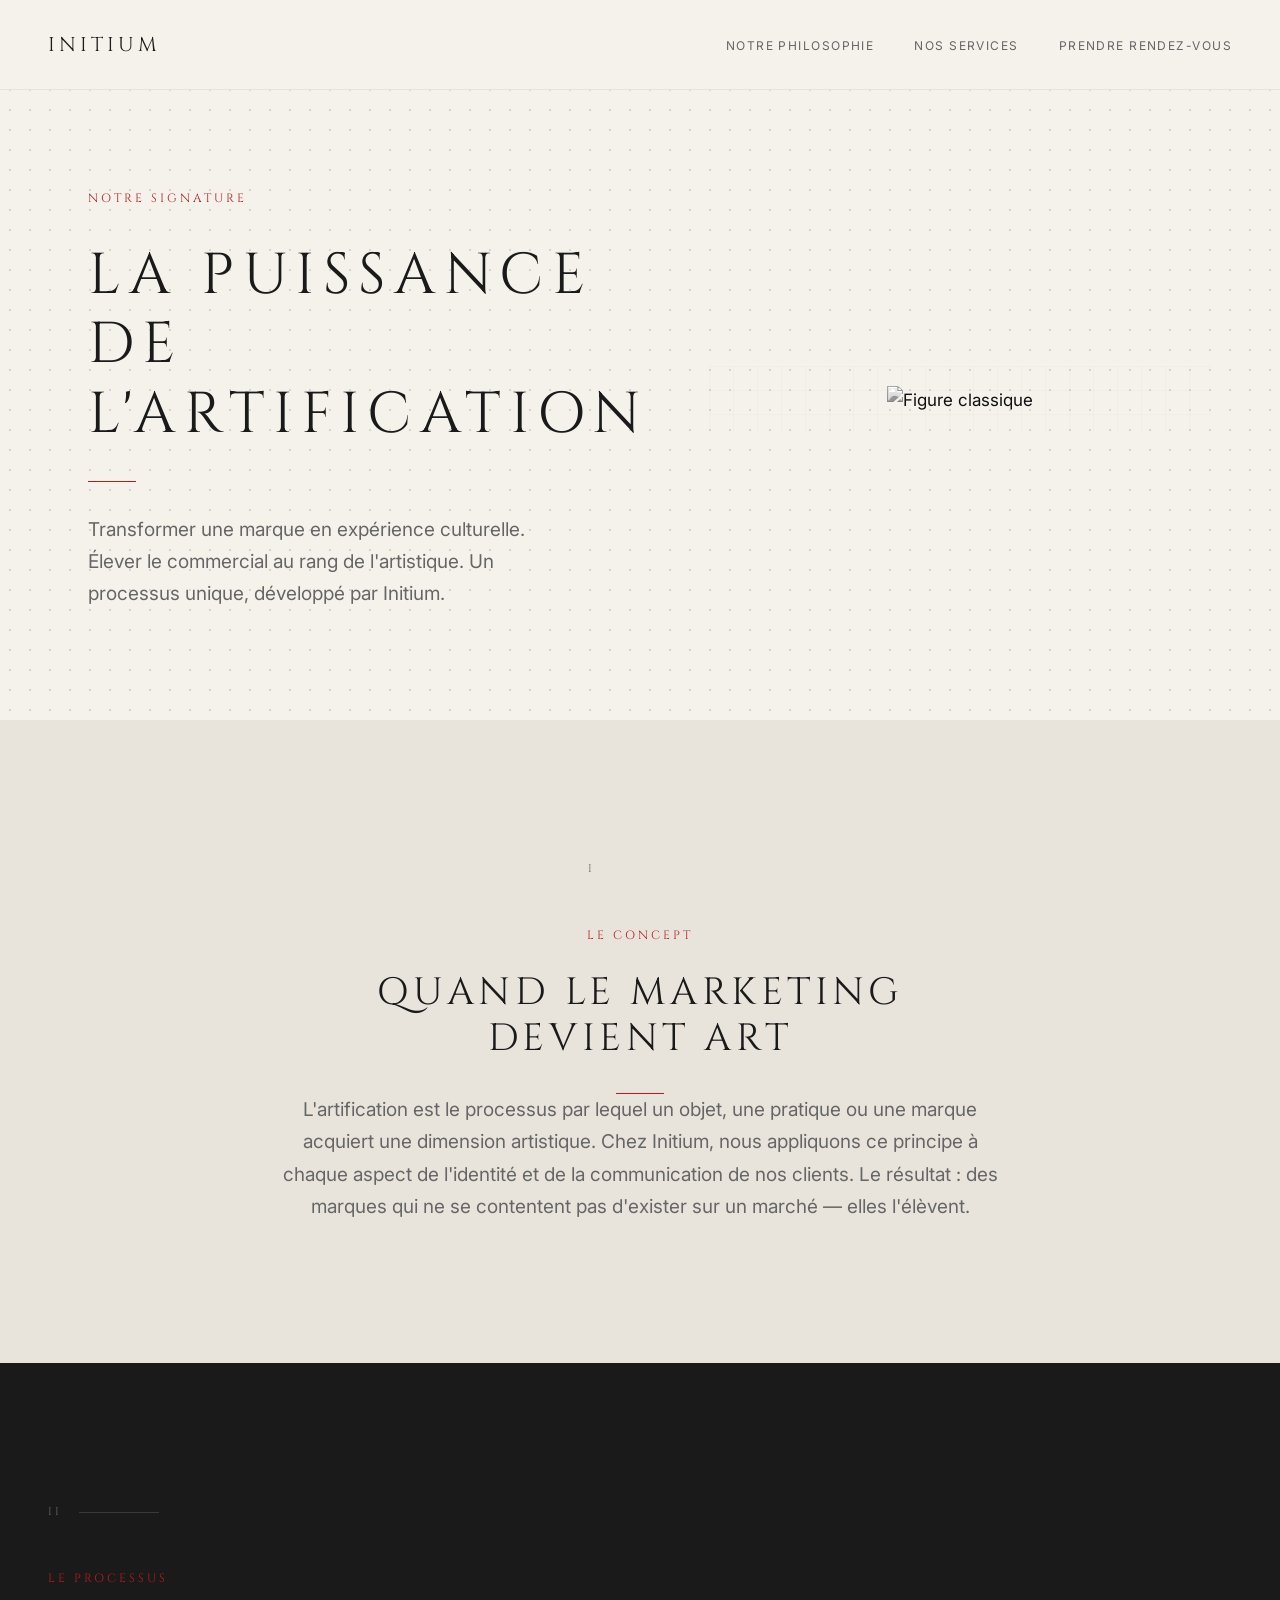
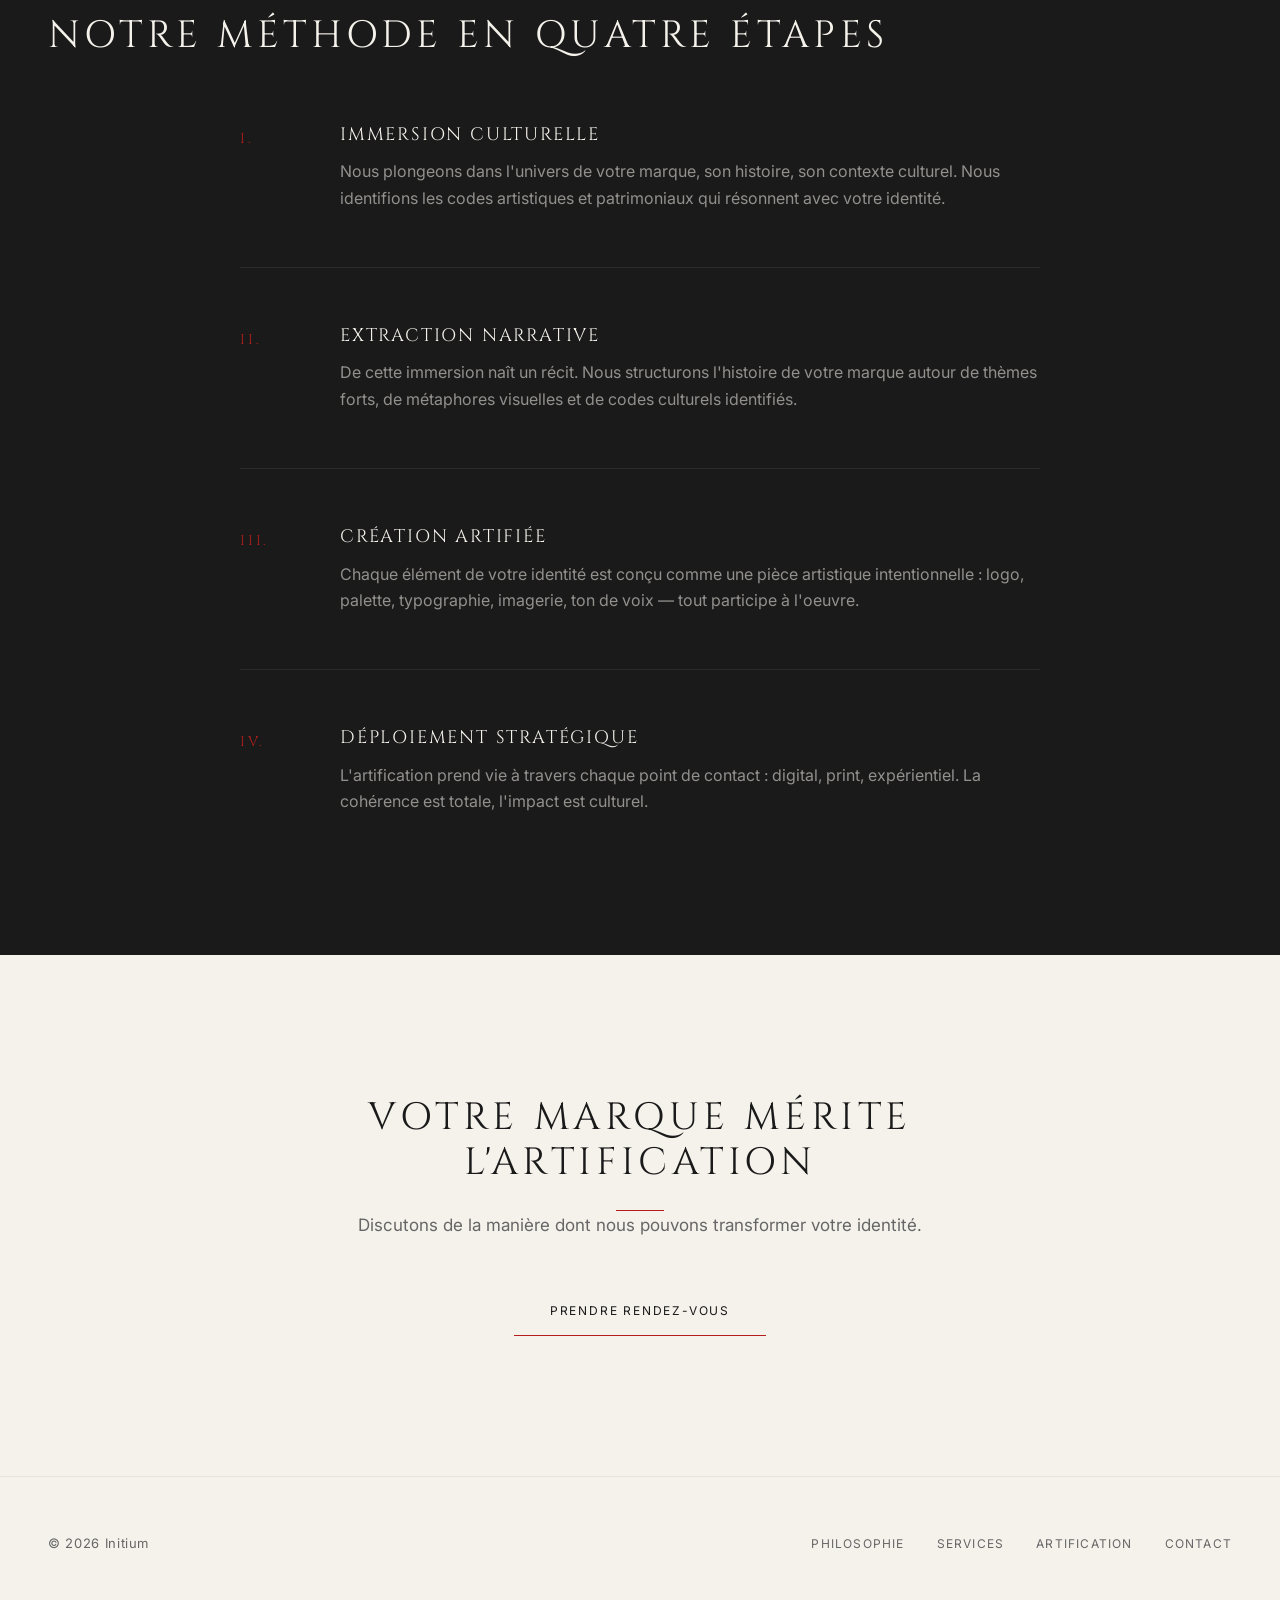
==== artification.html @ 4360809c "Initium v2 — Moodboard télescopage temporel: Cinzel + Inter, rouge pompéien, figures antiques flotta" ====
<!DOCTYPE html>
<html lang="fr">
<head>
  <meta charset="UTF-8">
  <meta name="viewport" content="width=device-width, initial-scale=1.0">
  <title>Initium — La puissance de l'artification</title>
  <link href="https://fonts.googleapis.com/css2?family=Cinzel:wght@400;500;700&family=Inter:wght@300;400;500&display=swap" rel="stylesheet">
  <link rel="stylesheet" href="css/style.css">
</head>
<body>

  <!-- Navigation -->
  <nav class="site-nav">
    <a href="index.html" class="site-nav__logo">Initium</a>
    <ul class="site-nav__links">
      <li><a href="philosophie.html">Notre philosophie</a></li>
      <li><a href="services.html">Nos services</a></li>
      <li><a href="#calendly">Prendre rendez-vous</a></li>
    </ul>
  </nav>

  <!-- ===== Hero ===== -->
  <section class="hero parallax-container" style="min-height: 80vh;">
    <div class="pattern-dots" style="position: absolute; inset: 0; opacity: 0.2; z-index: 0;" data-parallax="0.02"></div>

    <div class="hero__inner">
      <div class="hero__content">
        <p class="t-intertitre mb-32">Notre signature</p>
        <h1 class="t-lapidaire t-lapidaire--lg mb-32">La puissance de l'artification</h1>
        <div class="filet mb-32"></div>
        <p class="t-corps t-corps--lg" style="max-width: 440px;">Transformer une marque en expérience culturelle. Élever le commercial au rang de l'artistique. Un processus unique, développé par Initium.</p>
      </div>
      <div class="hero__figure">
        <div class="hero__pattern pattern-meandre"></div>
        <img src="https://images.unsplash.com/photo-1544531586-fde5298cdd40?w=500&q=85" alt="Figure classique" data-parallax="0.04">
      </div>
    </div>
  </section>

  <!-- ===== Le concept ===== -->
  <section class="section section--perle">
    <div class="section__inner" style="max-width: 720px; text-align: center;">
      <div class="section-number" style="justify-content: center;">I</div>
      <p class="t-intertitre mb-24">Le concept</p>
      <h2 class="t-lapidaire t-lapidaire--md mb-32">Quand le marketing devient art</h2>
      <div class="filet mb-32" style="margin: 0 auto;"></div>
      <p class="t-corps t-corps--lg">L'artification est le processus par lequel un objet, une pratique ou une marque acquiert une dimension artistique. Chez Initium, nous appliquons ce principe à chaque aspect de l'identité et de la communication de nos clients. Le résultat : des marques qui ne se contentent pas d'exister sur un marché — elles l'élèvent.</p>
    </div>
  </section>

  <!-- ===== Le processus ===== -->
  <section class="section section--noir">
    <div class="section__inner">
      <div class="section-number">II</div>
      <p class="t-intertitre mb-24">Le processus</p>
      <h2 class="t-lapidaire t-lapidaire--md mb-64" style="color: var(--blanc-casse);">Notre méthode en quatre étapes</h2>

      <div class="timeline">
        <div class="timeline-step">
          <div class="timeline-step__num">I.</div>
          <div>
            <div class="timeline-step__title">Immersion culturelle</div>
            <p class="timeline-step__text">Nous plongeons dans l'univers de votre marque, son histoire, son contexte culturel. Nous identifions les codes artistiques et patrimoniaux qui résonnent avec votre identité.</p>
          </div>
        </div>
        <div class="timeline-step">
          <div class="timeline-step__num">II.</div>
          <div>
            <div class="timeline-step__title">Extraction narrative</div>
            <p class="timeline-step__text">De cette immersion naît un récit. Nous structurons l'histoire de votre marque autour de thèmes forts, de métaphores visuelles et de codes culturels identifiés.</p>
          </div>
        </div>
        <div class="timeline-step">
          <div class="timeline-step__num">III.</div>
          <div>
            <div class="timeline-step__title">Création artifiée</div>
            <p class="timeline-step__text">Chaque élément de votre identité est conçu comme une pièce artistique intentionnelle : logo, palette, typographie, imagerie, ton de voix — tout participe à l'oeuvre.</p>
          </div>
        </div>
        <div class="timeline-step">
          <div class="timeline-step__num">IV.</div>
          <div>
            <div class="timeline-step__title">Déploiement stratégique</div>
            <p class="timeline-step__text">L'artification prend vie à travers chaque point de contact : digital, print, expérientiel. La cohérence est totale, l'impact est culturel.</p>
          </div>
        </div>
      </div>
    </div>
  </section>

  <!-- ===== CTA ===== -->
  <section class="section section--blanc" style="text-align: center;">
    <div class="section__inner" style="max-width: 600px;">
      <h2 class="t-lapidaire t-lapidaire--md mb-24">Votre marque mérite l'artification</h2>
      <div class="filet mb-32" style="margin: 0 auto;"></div>
      <p class="t-corps mb-48">Discutons de la manière dont nous pouvons transformer votre identité.</p>
      <a href="#calendly" class="btn">Prendre rendez-vous</a>
    </div>
  </section>

  <!-- Footer -->
  <footer class="site-footer">
    <div>&copy; 2026 Initium</div>
    <ul class="site-footer__links">
      <li><a href="philosophie.html">Philosophie</a></li>
      <li><a href="services.html">Services</a></li>
      <li><a href="artification.html">Artification</a></li>
      <li><a href="#calendly">Contact</a></li>
    </ul>
  </footer>

  <!-- Parallax JS -->
  <script>
    document.addEventListener('DOMContentLoaded', function() {
      const parallaxElements = document.querySelectorAll('[data-parallax]');
      if (!parallaxElements.length) return;
      let ticking = false;
      window.addEventListener('scroll', function() {
        if (!ticking) {
          window.requestAnimationFrame(function() {
            const scrollY = window.pageYOffset;
            parallaxElements.forEach(function(el) {
              const speed = parseFloat(el.dataset.parallax);
              el.style.transform = 'translateY(' + (scrollY * speed) + 'px)';
            });
            ticking = false;
          });
          ticking = true;
        }
      });
    });
  </script>

</body>
</html>
---- css/style.css ----
/* ===== INITIUM V2 — Direction Artistique ===== */
/* Télescopage temporel : capitale romaine lapidaire + grotesque contemporaine */
/* Palette monochrome + accent rouge pompéien */

/* --- Reset --- */
*, *::before, *::after {
  margin: 0; padding: 0; box-sizing: border-box;
}

/* --- Variables --- */
:root {
  --blanc-casse: #F5F2EC;
  --noir-encre: #1A1A1A;
  --gris-cendre: #666666;
  --gris-perle: #E8E4DC;
  --rouge-pompeien: #B51E1E;
  --blanc-pur: #FFFFFF;
}

/* --- Base --- */
html { scroll-behavior: smooth; }

body {
  font-family: 'Inter', 'Helvetica Neue', Helvetica, Arial, sans-serif;
  background: var(--blanc-casse);
  color: var(--noir-encre);
  font-size: 17px;
  line-height: 1.65;
  -webkit-font-smoothing: antialiased;
  -moz-osx-font-smoothing: grayscale;
}

/* --- Typographie lapidaire (titres) --- */
.t-lapidaire {
  font-family: 'Cinzel', 'Trajan Pro', 'Times New Roman', serif;
  text-transform: uppercase;
  letter-spacing: 0.12em;
  font-weight: 400;
  line-height: 1.2;
}

.t-lapidaire--lg {
  font-size: clamp(32px, 4.5vw, 64px);
  letter-spacing: 0.15em;
}

.t-lapidaire--md {
  font-size: clamp(22px, 3vw, 38px);
  letter-spacing: 0.12em;
}

.t-lapidaire--sm {
  font-size: clamp(13px, 1.2vw, 15px);
  letter-spacing: 0.2em;
}

/* --- Typographie corps --- */
.t-corps {
  font-family: 'Inter', sans-serif;
  font-size: 17px;
  line-height: 1.65;
  color: var(--gris-cendre);
}

.t-corps--lg {
  font-size: 19px;
  line-height: 1.7;
}

/* --- Intertitre petites capitales rouges --- */
.t-intertitre {
  font-family: 'Cinzel', serif;
  font-size: 12px;
  letter-spacing: 0.25em;
  text-transform: uppercase;
  color: var(--rouge-pompeien);
  font-weight: 400;
}

/* --- Links --- */
a { color: inherit; text-decoration: none; }

/* --- Filets --- */
.filet {
  width: 48px;
  height: 1px;
  background: var(--rouge-pompeien);
}

.filet--long {
  width: 100%;
  height: 1px;
  background: var(--gris-perle);
}

/* --- Boutons --- */
.btn {
  display: inline-block;
  padding: 14px 36px;
  font-family: 'Inter', sans-serif;
  font-size: 12px;
  letter-spacing: 0.15em;
  text-transform: uppercase;
  color: var(--noir-encre);
  background: transparent;
  border: none;
  border-bottom: 1px solid var(--rouge-pompeien);
  border-radius: 0;
  cursor: pointer;
  transition: background 0.3s, color 0.3s;
}

.btn:hover {
  background: var(--rouge-pompeien);
  color: var(--blanc-casse);
}

/* --- Navigation --- */
.site-nav {
  position: fixed;
  top: 0; left: 0; right: 0;
  z-index: 100;
  display: flex;
  justify-content: space-between;
  align-items: center;
  padding: 28px 48px;
  background: rgba(245, 242, 236, 0.95);
  backdrop-filter: blur(8px);
  border-bottom: 1px solid var(--gris-perle);
}

.site-nav__logo {
  font-family: 'Cinzel', serif;
  font-size: 20px;
  letter-spacing: 0.2em;
  text-transform: uppercase;
  color: var(--noir-encre);
}

.site-nav__logo--red {
  color: var(--rouge-pompeien);
}

.site-nav__links {
  display: flex;
  gap: 40px;
  list-style: none;
}

.site-nav__links a {
  font-family: 'Inter', sans-serif;
  font-size: 12px;
  letter-spacing: 0.12em;
  text-transform: uppercase;
  color: var(--gris-cendre);
  transition: color 0.3s;
}

.site-nav__links a:hover {
  color: var(--rouge-pompeien);
}

/* --- Sections --- */
.section {
  padding: 140px 48px;
  position: relative;
  overflow: hidden;
}

.section--blanc { background: var(--blanc-casse); }
.section--perle { background: var(--gris-perle); }
.section--noir {
  background: var(--noir-encre);
  color: var(--blanc-casse);
}
.section--noir .t-corps { color: rgba(245, 242, 236, 0.6); }
.section--noir .filet--long { background: rgba(245, 242, 236, 0.1); }

.section__inner {
  max-width: 1200px;
  margin: 0 auto;
}

/* --- Hero --- */
.hero {
  min-height: 100vh;
  display: flex;
  align-items: center;
  position: relative;
  overflow: hidden;
  background: var(--blanc-casse);
  padding-top: 80px;
}

.hero__inner {
  max-width: 1200px;
  margin: 0 auto;
  padding: 0 48px;
  display: grid;
  grid-template-columns: 1fr 1fr;
  gap: 80px;
  align-items: center;
  width: 100%;
}

.hero__content {
  position: relative;
  z-index: 2;
}

.hero__figure {
  position: relative;
  z-index: 1;
  display: flex;
  align-items: center;
  justify-content: center;
}

.hero__figure img {
  max-height: 70vh;
  width: auto;
  max-width: 100%;
  filter: grayscale(100%) contrast(1.1);
  position: relative;
  z-index: 2;
}

/* Pattern de fond derrière la figure */
.hero__pattern {
  position: absolute;
  inset: -20px;
  z-index: 1;
  opacity: 0.4;
}

/* --- Patterns --- */
.pattern-dots {
  background-image: radial-gradient(circle, var(--gris-cendre) 0.8px, transparent 0.8px);
  background-size: 20px 20px;
}

.pattern-grid {
  background-image:
    linear-gradient(rgba(102, 102, 102, 0.1) 1px, transparent 1px),
    linear-gradient(90deg, rgba(102, 102, 102, 0.1) 1px, transparent 1px);
  background-size: 40px 40px;
}

.pattern-lines {
  background-image: repeating-linear-gradient(
    0deg,
    transparent,
    transparent 19px,
    rgba(102, 102, 102, 0.08) 19px,
    rgba(102, 102, 102, 0.08) 20px
  );
}

.pattern-meandre {
  background-image:
    linear-gradient(90deg, rgba(102,102,102,0.06) 1px, transparent 1px),
    linear-gradient(rgba(102,102,102,0.06) 1px, transparent 1px);
  background-size: 24px 24px;
}

/* --- Split layout --- */
.split {
  display: grid;
  grid-template-columns: 1fr 1fr;
  gap: 0;
  align-items: center;
}

.split__text {
  padding: 100px 80px;
}

.split__figure {
  position: relative;
  min-height: 600px;
  display: flex;
  align-items: center;
  justify-content: center;
  overflow: hidden;
}

.split__figure img {
  max-height: 500px;
  width: auto;
  filter: grayscale(100%) contrast(1.1);
  position: relative;
  z-index: 2;
}

.split__figure .pattern-bg {
  position: absolute;
  inset: 0;
  z-index: 1;
}

/* --- Cards numérotées (chiffres romains) --- */
.cards-row {
  display: grid;
  grid-template-columns: repeat(3, 1fr);
  gap: 1px;
  background: var(--gris-perle);
  margin-top: 80px;
}

.card {
  background: var(--blanc-casse);
  padding: 56px 40px;
}

.card__roman {
  font-family: 'Cinzel', serif;
  font-size: 14px;
  letter-spacing: 0.2em;
  color: var(--rouge-pompeien);
  margin-bottom: 24px;
}

.card__title {
  font-family: 'Cinzel', serif;
  font-size: 18px;
  letter-spacing: 0.1em;
  text-transform: uppercase;
  color: var(--noir-encre);
  margin-bottom: 16px;
  line-height: 1.3;
}

.card__text {
  font-size: 15px;
  color: var(--gris-cendre);
  line-height: 1.65;
}

/* Cards sur fond sombre */
.section--noir .card {
  background: var(--noir-encre);
  border: 1px solid rgba(245, 242, 236, 0.06);
}
.section--noir .card__title { color: var(--blanc-casse); }

/* --- Figure flottante (standalone) --- */
.floating-figure {
  position: relative;
  display: flex;
  align-items: center;
  justify-content: center;
  padding: 80px;
}

.floating-figure img {
  filter: grayscale(100%) contrast(1.1);
  position: relative;
  z-index: 2;
  max-height: 500px;
}

.floating-figure__pattern {
  position: absolute;
  z-index: 1;
}

/* --- Footer --- */
.site-footer {
  padding: 56px 48px;
  border-top: 1px solid var(--gris-perle);
  display: flex;
  justify-content: space-between;
  align-items: center;
  background: var(--blanc-casse);
  color: var(--gris-cendre);
  font-size: 13px;
  letter-spacing: 0.05em;
}

.site-footer__links {
  display: flex;
  gap: 32px;
  list-style: none;
}

.site-footer__links a {
  font-size: 12px;
  letter-spacing: 0.1em;
  text-transform: uppercase;
  color: var(--gris-cendre);
  transition: color 0.3s;
}

.site-footer__links a:hover {
  color: var(--rouge-pompeien);
}

/* --- Spacing utilities --- */
.mb-16 { margin-bottom: 16px; }
.mb-24 { margin-bottom: 24px; }
.mb-32 { margin-bottom: 32px; }
.mb-48 { margin-bottom: 48px; }
.mb-64 { margin-bottom: 64px; }
.mb-80 { margin-bottom: 80px; }
.mt-48 { margin-top: 48px; }

/* --- Parallax layers --- */
.parallax-container {
  position: relative;
  overflow: hidden;
}

[data-parallax] {
  will-change: transform;
}

/* --- Numérotation romaine section --- */
.section-number {
  font-family: 'Cinzel', serif;
  font-size: 11px;
  letter-spacing: 0.3em;
  color: var(--gris-cendre);
  text-transform: uppercase;
  margin-bottom: 48px;
  display: flex;
  align-items: center;
  gap: 16px;
}

.section-number::after {
  content: '';
  flex: 1;
  max-width: 80px;
  height: 1px;
  background: var(--gris-perle);
}

.section--noir .section-number::after {
  background: rgba(245, 242, 236, 0.15);
}

/* --- Timeline (artification) --- */
.timeline {
  max-width: 800px;
  margin: 0 auto;
}

.timeline-step {
  display: flex;
  gap: 40px;
  margin-bottom: 56px;
  align-items: flex-start;
  padding-bottom: 56px;
  border-bottom: 1px solid var(--gris-perle);
}

.timeline-step:last-child {
  border-bottom: none;
  margin-bottom: 0;
  padding-bottom: 0;
}

.section--noir .timeline-step {
  border-bottom-color: rgba(245, 242, 236, 0.08);
}

.timeline-step__num {
  font-family: 'Cinzel', serif;
  font-size: 14px;
  letter-spacing: 0.2em;
  color: var(--rouge-pompeien);
  min-width: 60px;
  padding-top: 4px;
}

.timeline-step__title {
  font-family: 'Cinzel', serif;
  font-size: 18px;
  letter-spacing: 0.1em;
  text-transform: uppercase;
  margin-bottom: 12px;
  line-height: 1.3;
}

.timeline-step__text {
  font-size: 16px;
  color: var(--gris-cendre);
  line-height: 1.65;
}

.section--noir .timeline-step__title { color: var(--blanc-casse); }
.section--noir .timeline-step__text { color: rgba(245, 242, 236, 0.55); }

/* --- Services grid --- */
.services-grid {
  display: grid;
  grid-template-columns: repeat(2, 1fr);
  gap: 1px;
  background: var(--gris-perle);
}

.service-item {
  background: var(--blanc-casse);
  padding: 56px 48px;
}

.service-item__title {
  font-family: 'Cinzel', serif;
  font-size: 16px;
  letter-spacing: 0.12em;
  text-transform: uppercase;
  color: var(--noir-encre);
  margin-bottom: 16px;
}

.service-item__text {
  font-size: 15px;
  color: var(--gris-cendre);
  line-height: 1.65;
}

/* --- Founders --- */
.founders {
  display: grid;
  grid-template-columns: 1fr 1fr;
  gap: 80px;
  max-width: 900px;
  margin: 0 auto;
}

.founder__img {
  width: 180px;
  height: 220px;
  background: var(--gris-perle);
  margin-bottom: 24px;
  display: flex;
  align-items: center;
  justify-content: center;
  font-size: 12px;
  letter-spacing: 0.1em;
  color: var(--gris-cendre);
  text-transform: uppercase;
}

.founder__name {
  font-family: 'Cinzel', serif;
  font-size: 18px;
  letter-spacing: 0.12em;
  text-transform: uppercase;
  margin-bottom: 4px;
}

.founder__role {
  font-size: 12px;
  letter-spacing: 0.12em;
  text-transform: uppercase;
  color: var(--rouge-pompeien);
  margin-bottom: 16px;
}

.founder__bio {
  font-size: 15px;
  color: var(--gris-cendre);
  line-height: 1.65;
}

/* --- Responsive --- */
@media (max-width: 1024px) {
  .hero__inner {
    grid-template-columns: 1fr;
    gap: 48px;
    padding: 0 32px;
  }
  .hero__figure { min-height: 400px; }
  .split { grid-template-columns: 1fr; }
  .split__text { padding: 64px 32px; }
  .split__figure { min-height: 400px; }
  .cards-row { grid-template-columns: 1fr; }
  .services-grid { grid-template-columns: 1fr; }
  .founders { grid-template-columns: 1fr; gap: 48px; }
}

@media (max-width: 768px) {
  .site-nav { padding: 20px 24px; }
  .site-nav__links { gap: 24px; }
  .site-nav__links a { font-size: 11px; }
  .section { padding: 100px 24px; }
  .hero__inner { padding: 0 24px; }
  .split__text { padding: 48px 24px; }
  .site-footer {
    flex-direction: column;
    gap: 20px;
    text-align: center;
    padding: 40px 24px;
  }
}

@media (max-width: 480px) {
  .site-nav__links { display: none; }
  .hero { padding-top: 60px; }
  .btn { padding: 12px 28px; }
  .timeline-step { flex-direction: column; gap: 16px; }
}
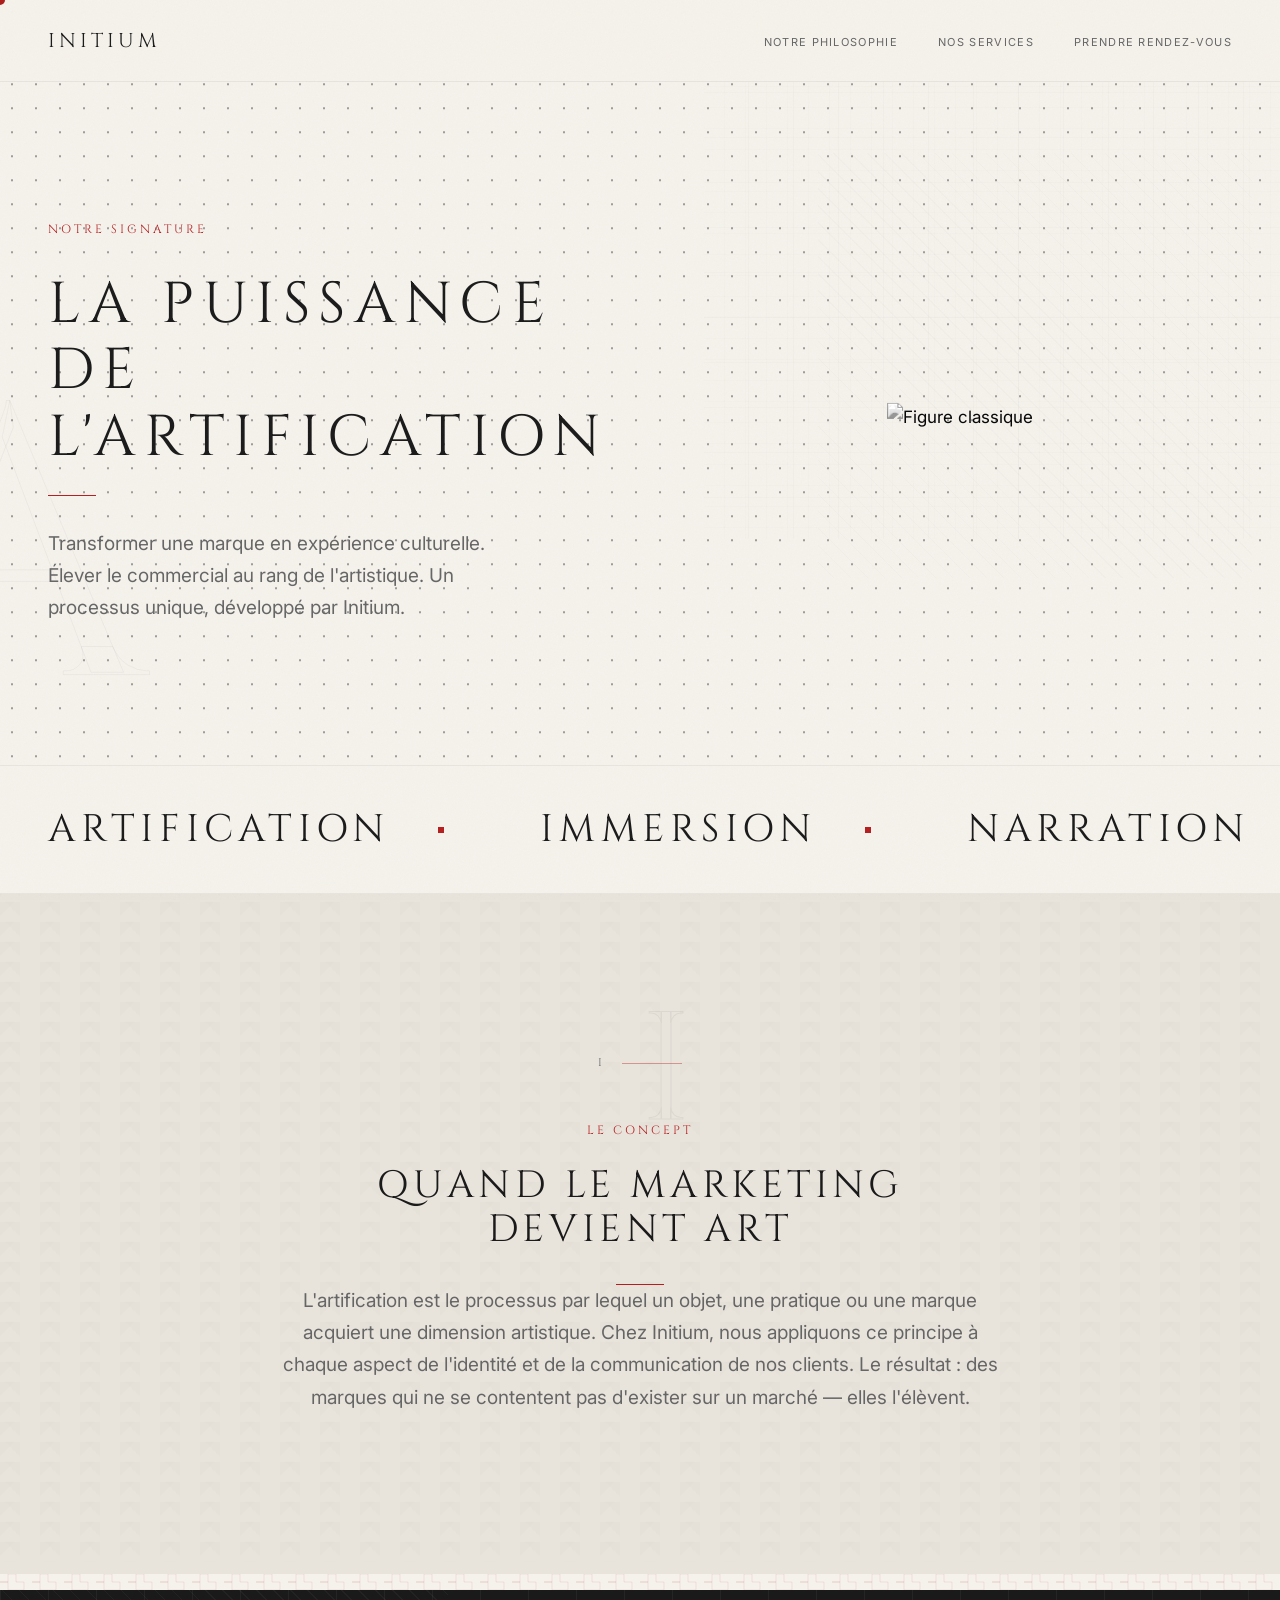
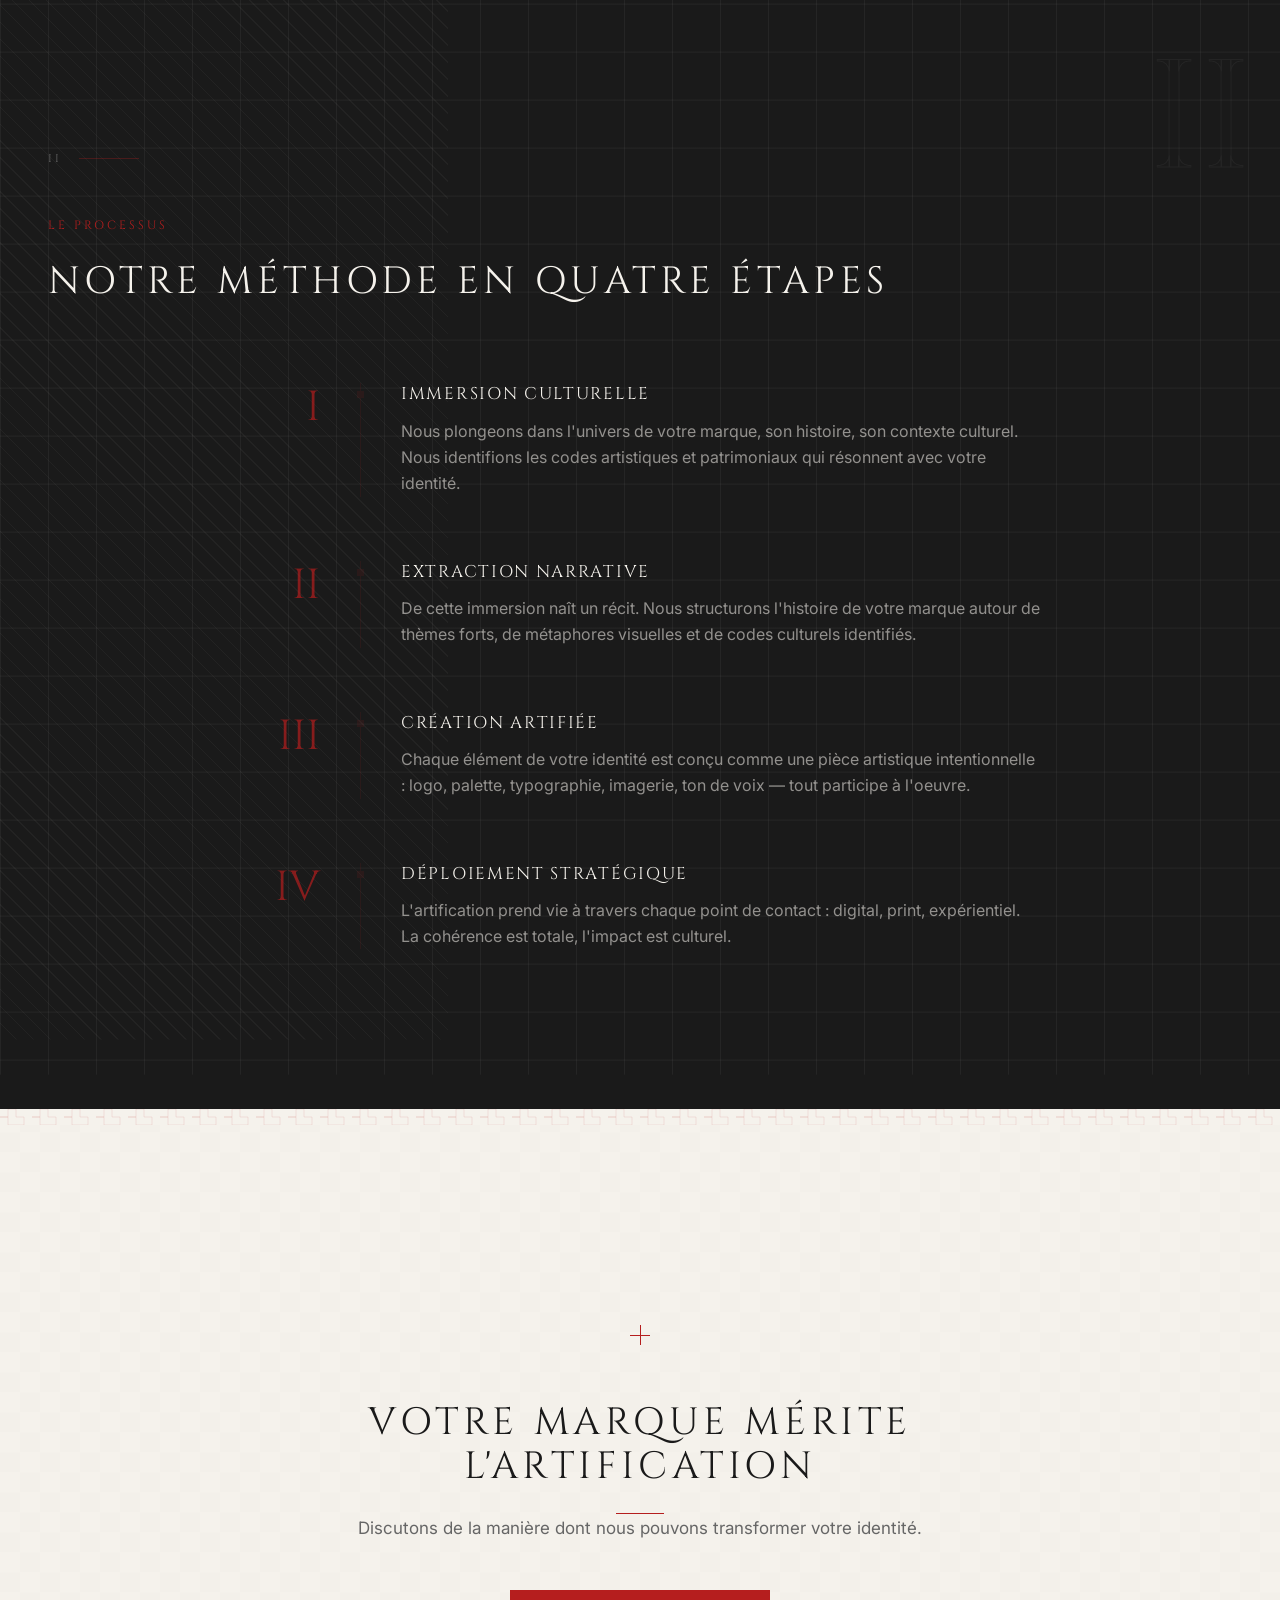
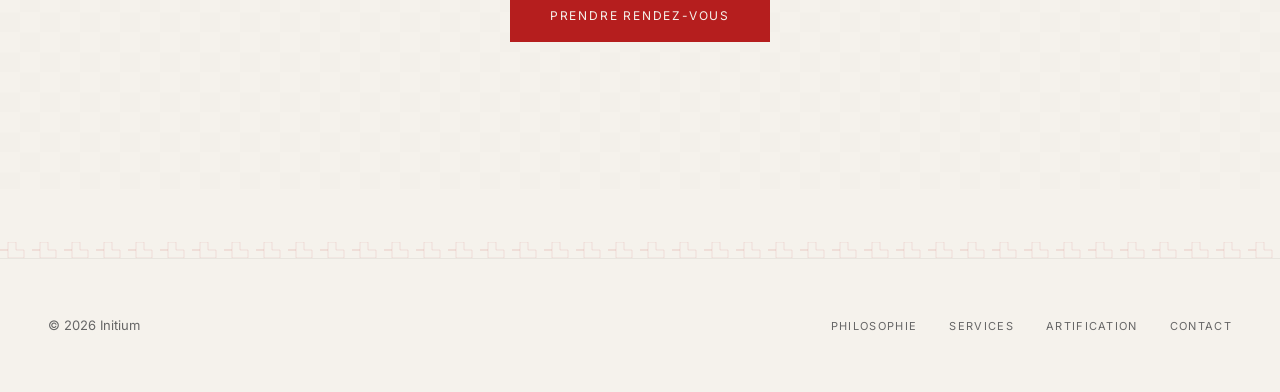
==== commit 813208e7: "V2.0.1 — Patterns actifs, textures, parallax multicouche, marquee, révélations scroll, curseur rouge" ====
--- a/artification.html
+++ b/artification.html
@@ -6,11 +6,62 @@
   <title>Initium — La puissance de l'artification</title>
   <link href="https://fonts.googleapis.com/css2?family=Cinzel:wght@400;500;700&family=Inter:wght@300;400;500&display=swap" rel="stylesheet">
   <link rel="stylesheet" href="css/style.css">
+  <style>
+    /* Timeline améliorée */
+    .timeline { max-width: 800px; margin: 0 auto; }
+    .tl-step {
+      display: grid;
+      grid-template-columns: 80px 1px 1fr;
+      gap: 40px;
+      margin-bottom: 0;
+      padding-bottom: 64px;
+      position: relative;
+    }
+    .tl-step:last-child { padding-bottom: 0; }
+    .tl-num {
+      font-family: 'Cinzel', serif;
+      font-size: 42px;
+      color: var(--rouge);
+      line-height: 1;
+      text-align: right;
+      padding-top: 4px;
+      opacity: 0.7;
+    }
+    .tl-line {
+      background: var(--rouge);
+      opacity: 0.15;
+      position: relative;
+    }
+    .tl-line::before {
+      content: '';
+      position: absolute;
+      top: 8px; left: -3px;
+      width: 7px; height: 7px;
+      background: var(--rouge);
+    }
+    .tl-content {}
+    .tl-title {
+      font-family: 'Cinzel', serif;
+      font-size: 17px;
+      letter-spacing: 0.1em;
+      text-transform: uppercase;
+      margin-bottom: 12px;
+      line-height: 1.3;
+    }
+    .tl-text {
+      font-size: 16px;
+      line-height: 1.65;
+    }
+    .section--noir .tl-title { color: var(--blanc-casse); }
+    .section--noir .tl-text { color: rgba(245, 242, 236, 0.55); }
+    .section--noir .tl-line { opacity: 0.1; }
+  </style>
 </head>
 <body>
 
-  <!-- Navigation -->
-  <nav class="site-nav">
+  <div class="cursor-dot" id="cursor"></div>
+
+  <nav class="site-nav" id="nav">
     <a href="index.html" class="site-nav__logo">Initium</a>
     <ul class="site-nav__links">
       <li><a href="philosophie.html">Notre philosophie</a></li>
@@ -19,86 +70,118 @@
     </ul>
   </nav>
 
-  <!-- ===== Hero ===== -->
-  <section class="hero parallax-container" style="min-height: 80vh;">
-    <div class="pattern-dots" style="position: absolute; inset: 0; opacity: 0.2; z-index: 0;" data-parallax="0.02"></div>
+  <!-- Hero -->
+  <section class="hero" style="min-height: 85vh;">
+    <div class="pattern-layer pat-dots" style="inset: 0; opacity: 0.4;" data-parallax="0.02"></div>
+    <div class="pattern-layer pat-meandre" style="top: 0; right: 0; width: 45%; bottom: 30%; opacity: 0.35;" data-parallax="0.04"></div>
+    <div class="hero__deco-letter" data-parallax="0.06">A</div>
 
     <div class="hero__inner">
       <div class="hero__content">
-        <p class="t-intertitre mb-32">Notre signature</p>
-        <h1 class="t-lapidaire t-lapidaire--lg mb-32">La puissance de l'artification</h1>
-        <div class="filet mb-32"></div>
-        <p class="t-corps t-corps--lg" style="max-width: 440px;">Transformer une marque en expérience culturelle. Élever le commercial au rang de l'artistique. Un processus unique, développé par Initium.</p>
+        <p class="t-intertitre mb-32 reveal">Notre signature</p>
+        <h1 class="t-lapidaire t-lapidaire--lg mb-24 reveal reveal--delay-1">La puissance de l'artification</h1>
+        <div class="filet mb-32 reveal reveal--delay-2"></div>
+        <p class="t-corps t-corps--lg reveal reveal--delay-2" style="max-width: 440px;">Transformer une marque en expérience culturelle. Élever le commercial au rang de l'artistique. Un processus unique, développé par Initium.</p>
       </div>
       <div class="hero__figure">
-        <div class="hero__pattern pattern-meandre"></div>
-        <img src="https://images.unsplash.com/photo-1544531586-fde5298cdd40?w=500&q=85" alt="Figure classique" data-parallax="0.04">
+        <div class="hero__figure-frame hero__figure-frame--offset pat-diag" style="opacity: 0.4;" data-parallax="0.03"></div>
+        <img src="https://images.unsplash.com/photo-1544531586-fde5298cdd40?w=500&q=85" alt="Figure classique" data-parallax="0.05">
       </div>
     </div>
   </section>
 
-  <!-- ===== Le concept ===== -->
-  <section class="section section--perle">
-    <div class="section__inner" style="max-width: 720px; text-align: center;">
-      <div class="section-number" style="justify-content: center;">I</div>
-      <p class="t-intertitre mb-24">Le concept</p>
-      <h2 class="t-lapidaire t-lapidaire--md mb-32">Quand le marketing devient art</h2>
-      <div class="filet mb-32" style="margin: 0 auto;"></div>
-      <p class="t-corps t-corps--lg">L'artification est le processus par lequel un objet, une pratique ou une marque acquiert une dimension artistique. Chez Initium, nous appliquons ce principe à chaque aspect de l'identité et de la communication de nos clients. Le résultat : des marques qui ne se contentent pas d'exister sur un marché — elles l'élèvent.</p>
-    </div>
-  </section>
-
-  <!-- ===== Le processus ===== -->
+  <div class="marquee">
+    <div class="marquee__track" style="animation-duration: 20s;">
+      <span class="marquee__item">Artification <span class="marquee__sep"></span></span>
+      <span class="marquee__item">Immersion <span class="marquee__sep"></span></span>
+      <span class="marquee__item">Narration <span class="marquee__sep"></span></span>
+      <span class="marquee__item">Création <span class="marquee__sep"></span></span>
+      <span class="marquee__item">Déploiement <span class="marquee__sep"></span></span>
+      <span class="marquee__item">Artification <span class="marquee__sep"></span></span>
+      <span class="marquee__item">Immersion <span class="marquee__sep"></span></span>
+      <span class="marquee__item">Narration <span class="marquee__sep"></span></span>
+      <span class="marquee__item">Création <span class="marquee__sep"></span></span>
+      <span class="marquee__item">Déploiement <span class="marquee__sep"></span></span>
+    </div>
+  </div>
+
+  <!-- Concept -->
+  <section class="section section--perle" style="text-align: center;">
+    <div class="pattern-layer pat-chevron" style="inset: 0; opacity: 0.3;" data-parallax="0.015"></div>
+    <div class="section__inner" style="max-width: 720px;">
+      <div class="section-num-giant" style="left: 50%; transform: translateX(-50%); right: auto;" data-parallax="0.05">I</div>
+      <div class="section-number reveal" style="justify-content: center;">I</div>
+      <p class="t-intertitre mb-24 reveal">Le concept</p>
+      <h2 class="t-lapidaire t-lapidaire--md mb-32 reveal reveal--delay-1">Quand le marketing devient art</h2>
+      <div class="filet mb-32 reveal reveal--delay-1" style="margin: 0 auto;"></div>
+      <p class="t-corps t-corps--lg reveal reveal--delay-2">L'artification est le processus par lequel un objet, une pratique ou une marque acquiert une dimension artistique. Chez Initium, nous appliquons ce principe à chaque aspect de l'identité et de la communication de nos clients. Le résultat : des marques qui ne se contentent pas d'exister sur un marché — elles l'élèvent.</p>
+    </div>
+  </section>
+
+  <div class="greek-border"></div>
+
+  <!-- Processus -->
   <section class="section section--noir">
+    <div class="pattern-layer pat-grid--light" style="inset: 0;" data-parallax="0.02"></div>
+    <div class="pattern-layer pat-diag--light" style="top: 0; left: 0; width: 35%; bottom: 0;" data-parallax="0.04"></div>
+
     <div class="section__inner">
-      <div class="section-number">II</div>
-      <p class="t-intertitre mb-24">Le processus</p>
-      <h2 class="t-lapidaire t-lapidaire--md mb-64" style="color: var(--blanc-casse);">Notre méthode en quatre étapes</h2>
+      <div class="section-num-giant" data-parallax="0.06">II</div>
+      <div class="section-number reveal">II</div>
+      <p class="t-intertitre mb-24 reveal">Le processus</p>
+      <h2 class="t-lapidaire t-lapidaire--md mb-80 reveal reveal--delay-1" style="color: var(--blanc-casse);">Notre méthode en quatre étapes</h2>
 
       <div class="timeline">
-        <div class="timeline-step">
-          <div class="timeline-step__num">I.</div>
-          <div>
-            <div class="timeline-step__title">Immersion culturelle</div>
-            <p class="timeline-step__text">Nous plongeons dans l'univers de votre marque, son histoire, son contexte culturel. Nous identifions les codes artistiques et patrimoniaux qui résonnent avec votre identité.</p>
-          </div>
-        </div>
-        <div class="timeline-step">
-          <div class="timeline-step__num">II.</div>
-          <div>
-            <div class="timeline-step__title">Extraction narrative</div>
-            <p class="timeline-step__text">De cette immersion naît un récit. Nous structurons l'histoire de votre marque autour de thèmes forts, de métaphores visuelles et de codes culturels identifiés.</p>
-          </div>
-        </div>
-        <div class="timeline-step">
-          <div class="timeline-step__num">III.</div>
-          <div>
-            <div class="timeline-step__title">Création artifiée</div>
-            <p class="timeline-step__text">Chaque élément de votre identité est conçu comme une pièce artistique intentionnelle : logo, palette, typographie, imagerie, ton de voix — tout participe à l'oeuvre.</p>
-          </div>
-        </div>
-        <div class="timeline-step">
-          <div class="timeline-step__num">IV.</div>
-          <div>
-            <div class="timeline-step__title">Déploiement stratégique</div>
-            <p class="timeline-step__text">L'artification prend vie à travers chaque point de contact : digital, print, expérientiel. La cohérence est totale, l'impact est culturel.</p>
+        <div class="tl-step reveal">
+          <div class="tl-num">I</div>
+          <div class="tl-line"></div>
+          <div>
+            <div class="tl-title">Immersion culturelle</div>
+            <p class="tl-text">Nous plongeons dans l'univers de votre marque, son histoire, son contexte culturel. Nous identifions les codes artistiques et patrimoniaux qui résonnent avec votre identité.</p>
+          </div>
+        </div>
+        <div class="tl-step reveal reveal--delay-1">
+          <div class="tl-num">II</div>
+          <div class="tl-line"></div>
+          <div>
+            <div class="tl-title">Extraction narrative</div>
+            <p class="tl-text">De cette immersion naît un récit. Nous structurons l'histoire de votre marque autour de thèmes forts, de métaphores visuelles et de codes culturels identifiés.</p>
+          </div>
+        </div>
+        <div class="tl-step reveal reveal--delay-2">
+          <div class="tl-num">III</div>
+          <div class="tl-line"></div>
+          <div>
+            <div class="tl-title">Création artifiée</div>
+            <p class="tl-text">Chaque élément de votre identité est conçu comme une pièce artistique intentionnelle : logo, palette, typographie, imagerie, ton de voix — tout participe à l'oeuvre.</p>
+          </div>
+        </div>
+        <div class="tl-step reveal reveal--delay-3">
+          <div class="tl-num">IV</div>
+          <div class="tl-line"></div>
+          <div>
+            <div class="tl-title">Déploiement stratégique</div>
+            <p class="tl-text">L'artification prend vie à travers chaque point de contact : digital, print, expérientiel. La cohérence est totale, l'impact est culturel.</p>
           </div>
         </div>
       </div>
     </div>
   </section>
 
-  <!-- ===== CTA ===== -->
-  <section class="section section--blanc" style="text-align: center;">
+  <!-- CTA -->
+  <div class="greek-border"></div>
+  <section class="section section--blanc" style="text-align: center; padding: 200px 48px;">
+    <div class="pattern-layer pat-checker" style="inset: 0; opacity: 0.25;" data-parallax="0.02"></div>
     <div class="section__inner" style="max-width: 600px;">
-      <h2 class="t-lapidaire t-lapidaire--md mb-24">Votre marque mérite l'artification</h2>
-      <div class="filet mb-32" style="margin: 0 auto;"></div>
-      <p class="t-corps mb-48">Discutons de la manière dont nous pouvons transformer votre identité.</p>
-      <a href="#calendly" class="btn">Prendre rendez-vous</a>
-    </div>
-  </section>
-
-  <!-- Footer -->
+      <div class="ornament-cross mb-48 reveal" style="margin: 0 auto 48px;"></div>
+      <h2 class="t-lapidaire t-lapidaire--md mb-24 reveal reveal--delay-1">Votre marque mérite l'artification</h2>
+      <div class="filet mb-32 reveal reveal--delay-1" style="margin: 0 auto;"></div>
+      <p class="t-corps mb-48 reveal reveal--delay-2">Discutons de la manière dont nous pouvons transformer votre identité.</p>
+      <a href="#calendly" class="btn--filled btn reveal reveal--delay-3" style="border-bottom: none;">Prendre rendez-vous</a>
+    </div>
+  </section>
+
+  <div class="greek-border"></div>
   <footer class="site-footer">
     <div>&copy; 2026 Initium</div>
     <ul class="site-footer__links">
@@ -109,27 +192,26 @@
     </ul>
   </footer>
 
-  <!-- Parallax JS -->
   <script>
-    document.addEventListener('DOMContentLoaded', function() {
-      const parallaxElements = document.querySelectorAll('[data-parallax]');
-      if (!parallaxElements.length) return;
-      let ticking = false;
-      window.addEventListener('scroll', function() {
-        if (!ticking) {
-          window.requestAnimationFrame(function() {
-            const scrollY = window.pageYOffset;
-            parallaxElements.forEach(function(el) {
-              const speed = parseFloat(el.dataset.parallax);
-              el.style.transform = 'translateY(' + (scrollY * speed) + 'px)';
-            });
-            ticking = false;
-          });
-          ticking = true;
-        }
+    const cursor = document.getElementById('cursor');
+    if (cursor && window.innerWidth > 768) {
+      document.addEventListener('mousemove', e => { cursor.style.left = e.clientX + 'px'; cursor.style.top = e.clientY + 'px'; });
+      document.querySelectorAll('a, .btn, .btn--filled, .card').forEach(el => {
+        el.addEventListener('mouseenter', () => cursor.classList.add('cursor-dot--hover'));
+        el.addEventListener('mouseleave', () => cursor.classList.remove('cursor-dot--hover'));
       });
+    }
+    window.addEventListener('scroll', () => { document.getElementById('nav').classList.toggle('site-nav--scrolled', window.scrollY > 80); });
+    const reveals = document.querySelectorAll('.reveal');
+    const observer = new IntersectionObserver((entries) => {
+      entries.forEach(entry => { if (entry.isIntersecting) { entry.target.classList.add('reveal--visible'); observer.unobserve(entry.target); } });
+    }, { threshold: 0.15, rootMargin: '0px 0px -40px 0px' });
+    reveals.forEach(el => observer.observe(el));
+    const parallaxEls = document.querySelectorAll('[data-parallax]');
+    let ticking = false;
+    window.addEventListener('scroll', () => {
+      if (!ticking) { requestAnimationFrame(() => { parallaxEls.forEach(el => { const speed = parseFloat(el.dataset.parallax); const rect = el.getBoundingClientRect(); const centerOffset = rect.top + rect.height / 2 - window.innerHeight / 2; el.style.transform = `translateY(${centerOffset * speed * -1}px)`; }); ticking = false; }); ticking = true; }
     });
   </script>
-
 </body>
 </html>
--- a/css/style.css
+++ b/css/style.css
@@ -1,11 +1,8 @@
-/* ===== INITIUM V2 — Direction Artistique ===== */
-/* Télescopage temporel : capitale romaine lapidaire + grotesque contemporaine */
-/* Palette monochrome + accent rouge pompéien */
+/* ===== INITIUM V2.0.1 — Poussé ===== */
+/* Télescopage temporel · Patterns actifs · Textures · Dynamique */
 
 /* --- Reset --- */
-*, *::before, *::after {
-  margin: 0; padding: 0; box-sizing: border-box;
-}
+*, *::before, *::after { margin: 0; padding: 0; box-sizing: border-box; }
 
 /* --- Variables --- */
 :root {
@@ -13,8 +10,37 @@
   --noir-encre: #1A1A1A;
   --gris-cendre: #666666;
   --gris-perle: #E8E4DC;
-  --rouge-pompeien: #B51E1E;
-  --blanc-pur: #FFFFFF;
+  --rouge: #B51E1E;
+  --blanc: #FFFFFF;
+}
+
+/* --- Curseur rouge --- */
+html { cursor: default; }
+.cursor-dot {
+  position: fixed;
+  width: 10px; height: 10px;
+  background: var(--rouge);
+  border-radius: 50%;
+  pointer-events: none;
+  z-index: 9999;
+  mix-blend-mode: multiply;
+  transition: transform 0.15s ease, opacity 0.2s;
+  transform: translate(-50%, -50%);
+}
+.cursor-dot--hover {
+  transform: translate(-50%, -50%) scale(3);
+  opacity: 0.4;
+}
+
+/* --- Texture papier (overlay global) --- */
+body::before {
+  content: '';
+  position: fixed;
+  inset: 0;
+  z-index: 9000;
+  pointer-events: none;
+  opacity: 0.03;
+  background-image: url("data:image/svg+xml,%3Csvg width='300' height='300' xmlns='http://www.w3.org/2000/svg'%3E%3Cfilter id='n'%3E%3CfeTurbulence type='fractalNoise' baseFrequency='0.75' numOctaves='4' stitchTiles='stitch'/%3E%3C/filter%3E%3Crect width='100%25' height='100%25' filter='url(%23n)' opacity='1'/%3E%3C/svg%3E");
 }
 
 /* --- Base --- */
@@ -27,53 +53,46 @@
   font-size: 17px;
   line-height: 1.65;
   -webkit-font-smoothing: antialiased;
-  -moz-osx-font-smoothing: grayscale;
-}
-
-/* --- Typographie lapidaire (titres) --- */
+  overflow-x: hidden;
+}
+
+/* --- Typographie lapidaire --- */
 .t-lapidaire {
-  font-family: 'Cinzel', 'Trajan Pro', 'Times New Roman', serif;
+  font-family: 'Cinzel', 'Trajan Pro', serif;
   text-transform: uppercase;
   letter-spacing: 0.12em;
   font-weight: 400;
-  line-height: 1.2;
-}
-
+  line-height: 1.15;
+}
+.t-lapidaire--xxl {
+  font-size: clamp(48px, 7vw, 120px);
+  letter-spacing: 0.08em;
+  line-height: 1.0;
+}
 .t-lapidaire--lg {
   font-size: clamp(32px, 4.5vw, 64px);
   letter-spacing: 0.15em;
 }
-
 .t-lapidaire--md {
   font-size: clamp(22px, 3vw, 38px);
   letter-spacing: 0.12em;
 }
-
 .t-lapidaire--sm {
   font-size: clamp(13px, 1.2vw, 15px);
   letter-spacing: 0.2em;
 }
 
 /* --- Typographie corps --- */
-.t-corps {
-  font-family: 'Inter', sans-serif;
-  font-size: 17px;
-  line-height: 1.65;
-  color: var(--gris-cendre);
-}
-
-.t-corps--lg {
-  font-size: 19px;
-  line-height: 1.7;
-}
-
-/* --- Intertitre petites capitales rouges --- */
+.t-corps { font-size: 17px; line-height: 1.65; color: var(--gris-cendre); }
+.t-corps--lg { font-size: 19px; line-height: 1.7; }
+
+/* --- Intertitre rouge petites capitales --- */
 .t-intertitre {
   font-family: 'Cinzel', serif;
   font-size: 12px;
   letter-spacing: 0.25em;
   text-transform: uppercase;
-  color: var(--rouge-pompeien);
+  color: var(--rouge);
   font-weight: 400;
 }
 
@@ -81,17 +100,10 @@
 a { color: inherit; text-decoration: none; }
 
 /* --- Filets --- */
-.filet {
-  width: 48px;
-  height: 1px;
-  background: var(--rouge-pompeien);
-}
-
-.filet--long {
-  width: 100%;
-  height: 1px;
-  background: var(--gris-perle);
-}
+.filet { width: 48px; height: 1px; background: var(--rouge); }
+.filet--v { width: 1px; height: 48px; background: var(--rouge); }
+.filet--long { width: 100%; height: 1px; background: var(--gris-perle); }
+.filet--rouge-long { width: 100%; height: 1px; background: var(--rouge); opacity: 0.3; }
 
 /* --- Boutons --- */
 .btn {
@@ -104,14 +116,31 @@
   color: var(--noir-encre);
   background: transparent;
   border: none;
-  border-bottom: 1px solid var(--rouge-pompeien);
+  border-bottom: 1px solid var(--rouge);
   border-radius: 0;
   cursor: pointer;
-  transition: background 0.3s, color 0.3s;
-}
-
-.btn:hover {
-  background: var(--rouge-pompeien);
+  transition: all 0.4s cubic-bezier(0.25, 0, 0, 1);
+  position: relative;
+}
+.btn::after {
+  content: '';
+  position: absolute;
+  bottom: -1px; left: 0;
+  width: 0; height: 1px;
+  background: var(--rouge);
+  transition: width 0.4s cubic-bezier(0.25, 0, 0, 1);
+}
+.btn:hover { color: var(--rouge); }
+.btn:hover::after { width: 100%; }
+
+.btn--filled {
+  background: var(--rouge);
+  color: var(--blanc-casse);
+  border-bottom: none;
+  padding: 16px 40px;
+}
+.btn--filled:hover {
+  background: var(--noir-encre);
   color: var(--blanc-casse);
 }
 
@@ -119,15 +148,17 @@
 .site-nav {
   position: fixed;
   top: 0; left: 0; right: 0;
-  z-index: 100;
+  z-index: 1000;
   display: flex;
   justify-content: space-between;
   align-items: center;
-  padding: 28px 48px;
-  background: rgba(245, 242, 236, 0.95);
-  backdrop-filter: blur(8px);
-  border-bottom: 1px solid var(--gris-perle);
-}
+  padding: 24px 48px;
+  background: rgba(245, 242, 236, 0.9);
+  backdrop-filter: blur(12px);
+  border-bottom: 1px solid rgba(26, 26, 26, 0.06);
+  transition: padding 0.3s;
+}
+.site-nav--scrolled { padding: 16px 48px; }
 
 .site-nav__logo {
   font-family: 'Cinzel', serif;
@@ -137,51 +168,141 @@
   color: var(--noir-encre);
 }
 
-.site-nav__logo--red {
-  color: var(--rouge-pompeien);
-}
-
 .site-nav__links {
-  display: flex;
-  gap: 40px;
-  list-style: none;
-}
-
+  display: flex; gap: 40px; list-style: none;
+}
 .site-nav__links a {
   font-family: 'Inter', sans-serif;
-  font-size: 12px;
+  font-size: 11px;
   letter-spacing: 0.12em;
   text-transform: uppercase;
   color: var(--gris-cendre);
   transition: color 0.3s;
-}
-
-.site-nav__links a:hover {
-  color: var(--rouge-pompeien);
-}
-
-/* --- Sections --- */
+  position: relative;
+}
+.site-nav__links a::after {
+  content: '';
+  position: absolute;
+  bottom: -4px; left: 0;
+  width: 0; height: 1px;
+  background: var(--rouge);
+  transition: width 0.3s;
+}
+.site-nav__links a:hover { color: var(--rouge); }
+.site-nav__links a:hover::after { width: 100%; }
+
+/* ===== PATTERNS ===== */
+
+/* Pointillés */
+.pat-dots {
+  background-image: radial-gradient(circle, var(--noir-encre) 1px, transparent 1px);
+  background-size: 24px 24px;
+}
+
+/* Grille fine */
+.pat-grid {
+  background-image:
+    linear-gradient(rgba(26, 26, 26, 0.07) 1px, transparent 1px),
+    linear-gradient(90deg, rgba(26, 26, 26, 0.07) 1px, transparent 1px);
+  background-size: 48px 48px;
+}
+
+/* Grille dense */
+.pat-grid-dense {
+  background-image:
+    linear-gradient(rgba(26, 26, 26, 0.04) 1px, transparent 1px),
+    linear-gradient(90deg, rgba(26, 26, 26, 0.04) 1px, transparent 1px);
+  background-size: 16px 16px;
+}
+
+/* Lignes horizontales */
+.pat-lines {
+  background-image: repeating-linear-gradient(
+    0deg, transparent, transparent 23px,
+    rgba(26, 26, 26, 0.06) 23px, rgba(26, 26, 26, 0.06) 24px
+  );
+}
+
+/* Diagonales */
+.pat-diag {
+  background-image: repeating-linear-gradient(
+    45deg, transparent, transparent 11px,
+    rgba(26, 26, 26, 0.04) 11px, rgba(26, 26, 26, 0.04) 12px
+  );
+}
+
+/* Méandre grec (simplifié CSS) */
+.pat-meandre {
+  background-image:
+    linear-gradient(90deg, transparent 44px, rgba(26,26,26,0.05) 44px, rgba(26,26,26,0.05) 45px, transparent 45px),
+    linear-gradient(transparent 44px, rgba(26,26,26,0.05) 44px, rgba(26,26,26,0.05) 45px, transparent 45px),
+    linear-gradient(90deg, transparent 20px, rgba(26,26,26,0.03) 20px, rgba(26,26,26,0.03) 21px, transparent 21px),
+    linear-gradient(transparent 20px, rgba(26,26,26,0.03) 20px, rgba(26,26,26,0.03) 21px, transparent 21px);
+  background-size: 45px 45px, 45px 45px, 21px 21px, 21px 21px;
+}
+
+/* Chevrons */
+.pat-chevron {
+  background-image:
+    linear-gradient(135deg, rgba(26,26,26,0.04) 25%, transparent 25%),
+    linear-gradient(225deg, rgba(26,26,26,0.04) 25%, transparent 25%);
+  background-size: 40px 20px;
+  background-position: 0 0, 20px 0;
+}
+
+/* Damier */
+.pat-checker {
+  background-image:
+    linear-gradient(45deg, rgba(26,26,26,0.03) 25%, transparent 25%, transparent 75%, rgba(26,26,26,0.03) 75%),
+    linear-gradient(45deg, rgba(26,26,26,0.03) 25%, transparent 25%, transparent 75%, rgba(26,26,26,0.03) 75%);
+  background-size: 40px 40px;
+  background-position: 0 0, 20px 20px;
+}
+
+/* Pattern inversé (sur fond sombre) */
+.pat-dots--light {
+  background-image: radial-gradient(circle, rgba(245,242,236,0.08) 1px, transparent 1px);
+  background-size: 24px 24px;
+}
+.pat-grid--light {
+  background-image:
+    linear-gradient(rgba(245,242,236,0.05) 1px, transparent 1px),
+    linear-gradient(90deg, rgba(245,242,236,0.05) 1px, transparent 1px);
+  background-size: 48px 48px;
+}
+.pat-diag--light {
+  background-image: repeating-linear-gradient(
+    45deg, transparent, transparent 11px,
+    rgba(245,242,236,0.04) 11px, rgba(245,242,236,0.04) 12px
+  );
+}
+
+/* ===== PATTERN LAYERS (positionnés absolument) ===== */
+.pattern-layer {
+  position: absolute;
+  pointer-events: none;
+  z-index: 0;
+}
+
+/* ===== SECTIONS ===== */
 .section {
-  padding: 140px 48px;
+  padding: 160px 48px;
   position: relative;
   overflow: hidden;
 }
-
-.section--blanc { background: var(--blanc-casse); }
-.section--perle { background: var(--gris-perle); }
-.section--noir {
-  background: var(--noir-encre);
-  color: var(--blanc-casse);
-}
-.section--noir .t-corps { color: rgba(245, 242, 236, 0.6); }
-.section--noir .filet--long { background: rgba(245, 242, 236, 0.1); }
-
 .section__inner {
   max-width: 1200px;
   margin: 0 auto;
-}
-
-/* --- Hero --- */
+  position: relative;
+  z-index: 2;
+}
+
+.section--blanc { background: var(--blanc-casse); }
+.section--perle { background: var(--gris-perle); }
+.section--noir { background: var(--noir-encre); color: var(--blanc-casse); }
+.section--noir .t-corps { color: rgba(245, 242, 236, 0.55); }
+
+/* ===== HERO ===== */
 .hero {
   min-height: 100vh;
   display: flex;
@@ -193,7 +314,7 @@
 }
 
 .hero__inner {
-  max-width: 1200px;
+  max-width: 1300px;
   margin: 0 auto;
   padding: 0 48px;
   display: grid;
@@ -201,78 +322,114 @@
   gap: 80px;
   align-items: center;
   width: 100%;
-}
-
-.hero__content {
   position: relative;
   z-index: 2;
 }
 
+.hero__content { position: relative; z-index: 2; }
+
+/* Grande lettre décorative en arrière-plan */
+.hero__deco-letter {
+  position: absolute;
+  font-family: 'Cinzel', serif;
+  font-size: clamp(200px, 30vw, 500px);
+  color: transparent;
+  -webkit-text-stroke: 1px rgba(26, 26, 26, 0.04);
+  line-height: 1;
+  z-index: 0;
+  pointer-events: none;
+  user-select: none;
+  top: 50%;
+  left: -10%;
+  transform: translateY(-50%);
+}
+
 .hero__figure {
   position: relative;
   z-index: 1;
   display: flex;
   align-items: center;
   justify-content: center;
+  min-height: 500px;
 }
 
 .hero__figure img {
   max-height: 70vh;
   width: auto;
   max-width: 100%;
-  filter: grayscale(100%) contrast(1.1);
+  filter: grayscale(100%) contrast(1.2);
   position: relative;
   z-index: 2;
 }
 
-/* Pattern de fond derrière la figure */
-.hero__pattern {
-  position: absolute;
-  inset: -20px;
+/* Cadre pattern derrière la figure */
+.hero__figure-frame {
+  position: absolute;
+  width: 80%;
+  height: 85%;
   z-index: 1;
-  opacity: 0.4;
-}
-
-/* --- Patterns --- */
-.pattern-dots {
-  background-image: radial-gradient(circle, var(--gris-cendre) 0.8px, transparent 0.8px);
-  background-size: 20px 20px;
-}
-
-.pattern-grid {
-  background-image:
-    linear-gradient(rgba(102, 102, 102, 0.1) 1px, transparent 1px),
-    linear-gradient(90deg, rgba(102, 102, 102, 0.1) 1px, transparent 1px);
-  background-size: 40px 40px;
-}
-
-.pattern-lines {
-  background-image: repeating-linear-gradient(
-    0deg,
-    transparent,
-    transparent 19px,
-    rgba(102, 102, 102, 0.08) 19px,
-    rgba(102, 102, 102, 0.08) 20px
-  );
-}
-
-.pattern-meandre {
-  background-image:
-    linear-gradient(90deg, rgba(102,102,102,0.06) 1px, transparent 1px),
-    linear-gradient(rgba(102,102,102,0.06) 1px, transparent 1px);
-  background-size: 24px 24px;
-}
-
-/* --- Split layout --- */
+}
+/* Décalé en haut à droite */
+.hero__figure-frame--offset {
+  top: -20px;
+  right: -20px;
+}
+
+/* ===== MARQUEE / BANDEAU DÉFILANT ===== */
+.marquee {
+  overflow: hidden;
+  white-space: nowrap;
+  padding: 32px 0;
+  border-top: 1px solid rgba(26,26,26,0.06);
+  border-bottom: 1px solid rgba(26,26,26,0.06);
+  position: relative;
+}
+.marquee--noir {
+  background: var(--noir-encre);
+  border-color: rgba(245,242,236,0.06);
+}
+.marquee__track {
+  display: inline-flex;
+  animation: marquee-scroll 30s linear infinite;
+}
+.marquee__item {
+  font-family: 'Cinzel', serif;
+  font-size: clamp(24px, 3vw, 42px);
+  text-transform: uppercase;
+  letter-spacing: 0.15em;
+  padding: 0 48px;
+  color: var(--noir-encre);
+  display: flex;
+  align-items: center;
+  gap: 48px;
+}
+.marquee--noir .marquee__item { color: rgba(245,242,236,0.15); }
+.marquee__sep {
+  width: 6px; height: 6px;
+  background: var(--rouge);
+  border-radius: 0;
+  flex-shrink: 0;
+}
+@keyframes marquee-scroll {
+  0% { transform: translateX(0); }
+  100% { transform: translateX(-50%); }
+}
+
+/* ===== SPLIT LAYOUT ===== */
 .split {
   display: grid;
   grid-template-columns: 1fr 1fr;
   gap: 0;
-  align-items: center;
+  align-items: stretch;
+  min-height: 80vh;
 }
 
 .split__text {
   padding: 100px 80px;
+  display: flex;
+  flex-direction: column;
+  justify-content: center;
+  position: relative;
 }
 
 .split__figure {
@@ -283,46 +440,90 @@
   justify-content: center;
   overflow: hidden;
 }
-
 .split__figure img {
   max-height: 500px;
   width: auto;
-  filter: grayscale(100%) contrast(1.1);
+  filter: grayscale(100%) contrast(1.2);
   position: relative;
   z-index: 2;
 }
 
-.split__figure .pattern-bg {
-  position: absolute;
-  inset: 0;
-  z-index: 1;
-}
-
-/* --- Cards numérotées (chiffres romains) --- */
+/* ===== NUMÉRO DE SECTION GÉANT ===== */
+.section-num-giant {
+  font-family: 'Cinzel', serif;
+  font-size: clamp(80px, 12vw, 180px);
+  color: transparent;
+  -webkit-text-stroke: 1px rgba(26, 26, 26, 0.06);
+  line-height: 1;
+  position: absolute;
+  right: -20px;
+  top: -20px;
+  z-index: 0;
+  pointer-events: none;
+  user-select: none;
+}
+.section--noir .section-num-giant {
+  -webkit-text-stroke-color: rgba(245, 242, 236, 0.05);
+}
+
+/* ===== SECTION NUMBER (petit) ===== */
+.section-number {
+  font-family: 'Cinzel', serif;
+  font-size: 11px;
+  letter-spacing: 0.3em;
+  color: var(--gris-cendre);
+  margin-bottom: 48px;
+  display: flex;
+  align-items: center;
+  gap: 16px;
+}
+.section-number::after {
+  content: '';
+  width: 60px; height: 1px;
+  background: var(--rouge);
+  opacity: 0.4;
+}
+.section--noir .section-number::after { opacity: 0.3; }
+
+/* ===== CARDS ===== */
 .cards-row {
   display: grid;
   grid-template-columns: repeat(3, 1fr);
   gap: 1px;
-  background: var(--gris-perle);
   margin-top: 80px;
 }
 
 .card {
   background: var(--blanc-casse);
   padding: 56px 40px;
-}
+  position: relative;
+  overflow: hidden;
+  transition: background 0.3s;
+}
+.card:hover { background: var(--gris-perle); }
+
+.card__corner {
+  position: absolute;
+  top: 0; right: 0;
+  width: 40px; height: 40px;
+  border-right: 1px solid var(--rouge);
+  border-top: 1px solid var(--rouge);
+  opacity: 0.3;
+  transition: opacity 0.3s;
+}
+.card:hover .card__corner { opacity: 1; }
 
 .card__roman {
   font-family: 'Cinzel', serif;
   font-size: 14px;
   letter-spacing: 0.2em;
-  color: var(--rouge-pompeien);
+  color: var(--rouge);
   margin-bottom: 24px;
 }
 
 .card__title {
   font-family: 'Cinzel', serif;
-  font-size: 18px;
+  font-size: 17px;
   letter-spacing: 0.1em;
   text-transform: uppercase;
   color: var(--noir-encre);
@@ -336,268 +537,135 @@
   line-height: 1.65;
 }
 
-/* Cards sur fond sombre */
 .section--noir .card {
-  background: var(--noir-encre);
-  border: 1px solid rgba(245, 242, 236, 0.06);
-}
+  background: rgba(245, 242, 236, 0.02);
+  border: 1px solid rgba(245, 242, 236, 0.04);
+}
+.section--noir .card:hover { background: rgba(245, 242, 236, 0.05); }
 .section--noir .card__title { color: var(--blanc-casse); }
 
-/* --- Figure flottante (standalone) --- */
-.floating-figure {
-  position: relative;
-  display: flex;
-  align-items: center;
-  justify-content: center;
-  padding: 80px;
-}
-
-.floating-figure img {
-  filter: grayscale(100%) contrast(1.1);
-  position: relative;
-  z-index: 2;
-  max-height: 500px;
-}
-
-.floating-figure__pattern {
-  position: absolute;
-  z-index: 1;
-}
-
-/* --- Footer --- */
+/* ===== ORNEMENTS ===== */
+
+/* Frise grecque (méandre) en SVG inline */
+.greek-border {
+  height: 16px;
+  background-repeat: repeat-x;
+  background-size: 32px 16px;
+  background-image: url("data:image/svg+xml,%3Csvg xmlns='http://www.w3.org/2000/svg' width='32' height='16' viewBox='0 0 32 16'%3E%3Cpath d='M0 8h8V0h8v8h8v8H8V8H0z' fill='none' stroke='%23B51E1E' stroke-width='0.5' opacity='0.35'/%3E%3C/svg%3E");
+  opacity: 0.6;
+}
+
+/* Croix décorative */
+.ornament-cross {
+  display: inline-block;
+  width: 20px; height: 20px;
+  position: relative;
+}
+.ornament-cross::before,
+.ornament-cross::after {
+  content: '';
+  position: absolute;
+  background: var(--rouge);
+}
+.ornament-cross::before {
+  width: 1px; height: 100%;
+  left: 50%; top: 0;
+}
+.ornament-cross::after {
+  width: 100%; height: 1px;
+  top: 50%; left: 0;
+}
+
+/* Point rouge */
+.dot-red {
+  display: inline-block;
+  width: 6px; height: 6px;
+  background: var(--rouge);
+}
+
+/* ===== REVEAL AU SCROLL ===== */
+.reveal {
+  opacity: 0;
+  transform: translateY(40px);
+  transition: opacity 0.8s cubic-bezier(0.25, 0, 0, 1),
+              transform 0.8s cubic-bezier(0.25, 0, 0, 1);
+}
+.reveal--visible {
+  opacity: 1;
+  transform: translateY(0);
+}
+.reveal--delay-1 { transition-delay: 0.1s; }
+.reveal--delay-2 { transition-delay: 0.2s; }
+.reveal--delay-3 { transition-delay: 0.3s; }
+
+/* Reveal horizontal */
+.reveal-h {
+  opacity: 0;
+  transform: translateX(-30px);
+  transition: opacity 0.8s cubic-bezier(0.25, 0, 0, 1),
+              transform 0.8s cubic-bezier(0.25, 0, 0, 1);
+}
+.reveal-h--visible {
+  opacity: 1;
+  transform: translateX(0);
+}
+
+/* ===== FOOTER ===== */
 .site-footer {
   padding: 56px 48px;
-  border-top: 1px solid var(--gris-perle);
+  border-top: 1px solid rgba(26,26,26,0.06);
   display: flex;
   justify-content: space-between;
   align-items: center;
   background: var(--blanc-casse);
   color: var(--gris-cendre);
   font-size: 13px;
-  letter-spacing: 0.05em;
-}
-
+}
 .site-footer__links {
-  display: flex;
-  gap: 32px;
-  list-style: none;
-}
-
+  display: flex; gap: 32px; list-style: none;
+}
 .site-footer__links a {
-  font-size: 12px;
-  letter-spacing: 0.1em;
-  text-transform: uppercase;
-  color: var(--gris-cendre);
+  font-size: 11px; letter-spacing: 0.12em;
+  text-transform: uppercase; color: var(--gris-cendre);
   transition: color 0.3s;
 }
-
-.site-footer__links a:hover {
-  color: var(--rouge-pompeien);
-}
-
-/* --- Spacing utilities --- */
+.site-footer__links a:hover { color: var(--rouge); }
+
+/* ===== SPACING ===== */
 .mb-16 { margin-bottom: 16px; }
 .mb-24 { margin-bottom: 24px; }
 .mb-32 { margin-bottom: 32px; }
 .mb-48 { margin-bottom: 48px; }
 .mb-64 { margin-bottom: 64px; }
 .mb-80 { margin-bottom: 80px; }
-.mt-48 { margin-top: 48px; }
-
-/* --- Parallax layers --- */
-.parallax-container {
-  position: relative;
-  overflow: hidden;
-}
-
-[data-parallax] {
-  will-change: transform;
-}
-
-/* --- Numérotation romaine section --- */
-.section-number {
-  font-family: 'Cinzel', serif;
-  font-size: 11px;
-  letter-spacing: 0.3em;
-  color: var(--gris-cendre);
-  text-transform: uppercase;
-  margin-bottom: 48px;
-  display: flex;
-  align-items: center;
-  gap: 16px;
-}
-
-.section-number::after {
-  content: '';
-  flex: 1;
-  max-width: 80px;
-  height: 1px;
-  background: var(--gris-perle);
-}
-
-.section--noir .section-number::after {
-  background: rgba(245, 242, 236, 0.15);
-}
-
-/* --- Timeline (artification) --- */
-.timeline {
-  max-width: 800px;
-  margin: 0 auto;
-}
-
-.timeline-step {
-  display: flex;
-  gap: 40px;
-  margin-bottom: 56px;
-  align-items: flex-start;
-  padding-bottom: 56px;
-  border-bottom: 1px solid var(--gris-perle);
-}
-
-.timeline-step:last-child {
-  border-bottom: none;
-  margin-bottom: 0;
-  padding-bottom: 0;
-}
-
-.section--noir .timeline-step {
-  border-bottom-color: rgba(245, 242, 236, 0.08);
-}
-
-.timeline-step__num {
-  font-family: 'Cinzel', serif;
-  font-size: 14px;
-  letter-spacing: 0.2em;
-  color: var(--rouge-pompeien);
-  min-width: 60px;
-  padding-top: 4px;
-}
-
-.timeline-step__title {
-  font-family: 'Cinzel', serif;
-  font-size: 18px;
-  letter-spacing: 0.1em;
-  text-transform: uppercase;
-  margin-bottom: 12px;
-  line-height: 1.3;
-}
-
-.timeline-step__text {
-  font-size: 16px;
-  color: var(--gris-cendre);
-  line-height: 1.65;
-}
-
-.section--noir .timeline-step__title { color: var(--blanc-casse); }
-.section--noir .timeline-step__text { color: rgba(245, 242, 236, 0.55); }
-
-/* --- Services grid --- */
-.services-grid {
-  display: grid;
-  grid-template-columns: repeat(2, 1fr);
-  gap: 1px;
-  background: var(--gris-perle);
-}
-
-.service-item {
-  background: var(--blanc-casse);
-  padding: 56px 48px;
-}
-
-.service-item__title {
-  font-family: 'Cinzel', serif;
-  font-size: 16px;
-  letter-spacing: 0.12em;
-  text-transform: uppercase;
-  color: var(--noir-encre);
-  margin-bottom: 16px;
-}
-
-.service-item__text {
-  font-size: 15px;
-  color: var(--gris-cendre);
-  line-height: 1.65;
-}
-
-/* --- Founders --- */
-.founders {
-  display: grid;
-  grid-template-columns: 1fr 1fr;
-  gap: 80px;
-  max-width: 900px;
-  margin: 0 auto;
-}
-
-.founder__img {
-  width: 180px;
-  height: 220px;
-  background: var(--gris-perle);
-  margin-bottom: 24px;
-  display: flex;
-  align-items: center;
-  justify-content: center;
-  font-size: 12px;
-  letter-spacing: 0.1em;
-  color: var(--gris-cendre);
-  text-transform: uppercase;
-}
-
-.founder__name {
-  font-family: 'Cinzel', serif;
-  font-size: 18px;
-  letter-spacing: 0.12em;
-  text-transform: uppercase;
-  margin-bottom: 4px;
-}
-
-.founder__role {
-  font-size: 12px;
-  letter-spacing: 0.12em;
-  text-transform: uppercase;
-  color: var(--rouge-pompeien);
-  margin-bottom: 16px;
-}
-
-.founder__bio {
-  font-size: 15px;
-  color: var(--gris-cendre);
-  line-height: 1.65;
-}
-
-/* --- Responsive --- */
+
+/* ===== RESPONSIVE ===== */
 @media (max-width: 1024px) {
-  .hero__inner {
-    grid-template-columns: 1fr;
-    gap: 48px;
-    padding: 0 32px;
-  }
+  .hero__inner { grid-template-columns: 1fr; gap: 48px; }
   .hero__figure { min-height: 400px; }
+  .hero__deco-letter { font-size: 200px; }
   .split { grid-template-columns: 1fr; }
   .split__text { padding: 64px 32px; }
-  .split__figure { min-height: 400px; }
   .cards-row { grid-template-columns: 1fr; }
-  .services-grid { grid-template-columns: 1fr; }
-  .founders { grid-template-columns: 1fr; gap: 48px; }
 }
 
 @media (max-width: 768px) {
-  .site-nav { padding: 20px 24px; }
-  .site-nav__links { gap: 24px; }
-  .site-nav__links a { font-size: 11px; }
+  .site-nav { padding: 16px 24px; }
+  .site-nav__links { gap: 20px; }
+  .site-nav__links a { font-size: 10px; }
   .section { padding: 100px 24px; }
   .hero__inner { padding: 0 24px; }
   .split__text { padding: 48px 24px; }
+  .marquee__item { font-size: 20px; padding: 0 24px; gap: 24px; }
+  .section-num-giant { font-size: 80px; }
   .site-footer {
-    flex-direction: column;
-    gap: 20px;
-    text-align: center;
-    padding: 40px 24px;
+    flex-direction: column; gap: 20px;
+    text-align: center; padding: 40px 24px;
   }
+  .cursor-dot { display: none; }
 }
 
 @media (max-width: 480px) {
   .site-nav__links { display: none; }
   .hero { padding-top: 60px; }
-  .btn { padding: 12px 28px; }
-  .timeline-step { flex-direction: column; gap: 16px; }
-}
+}
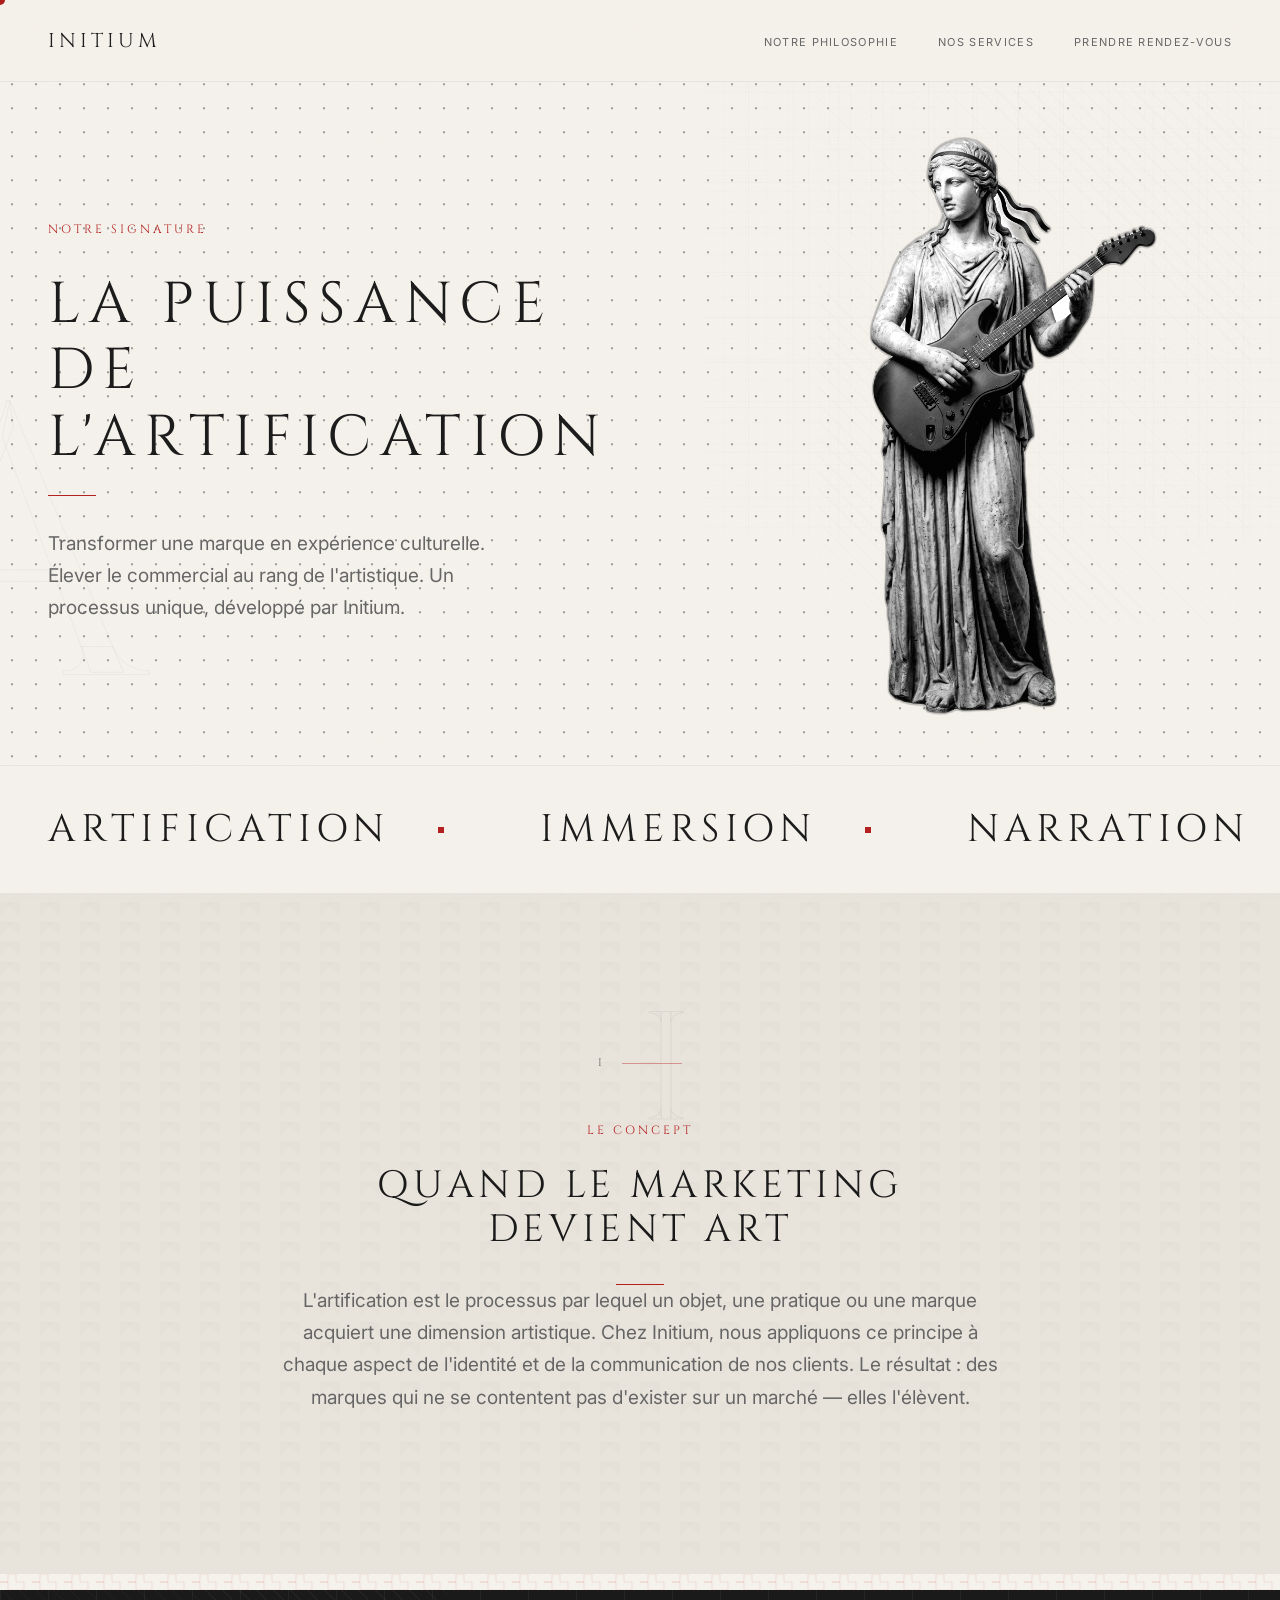
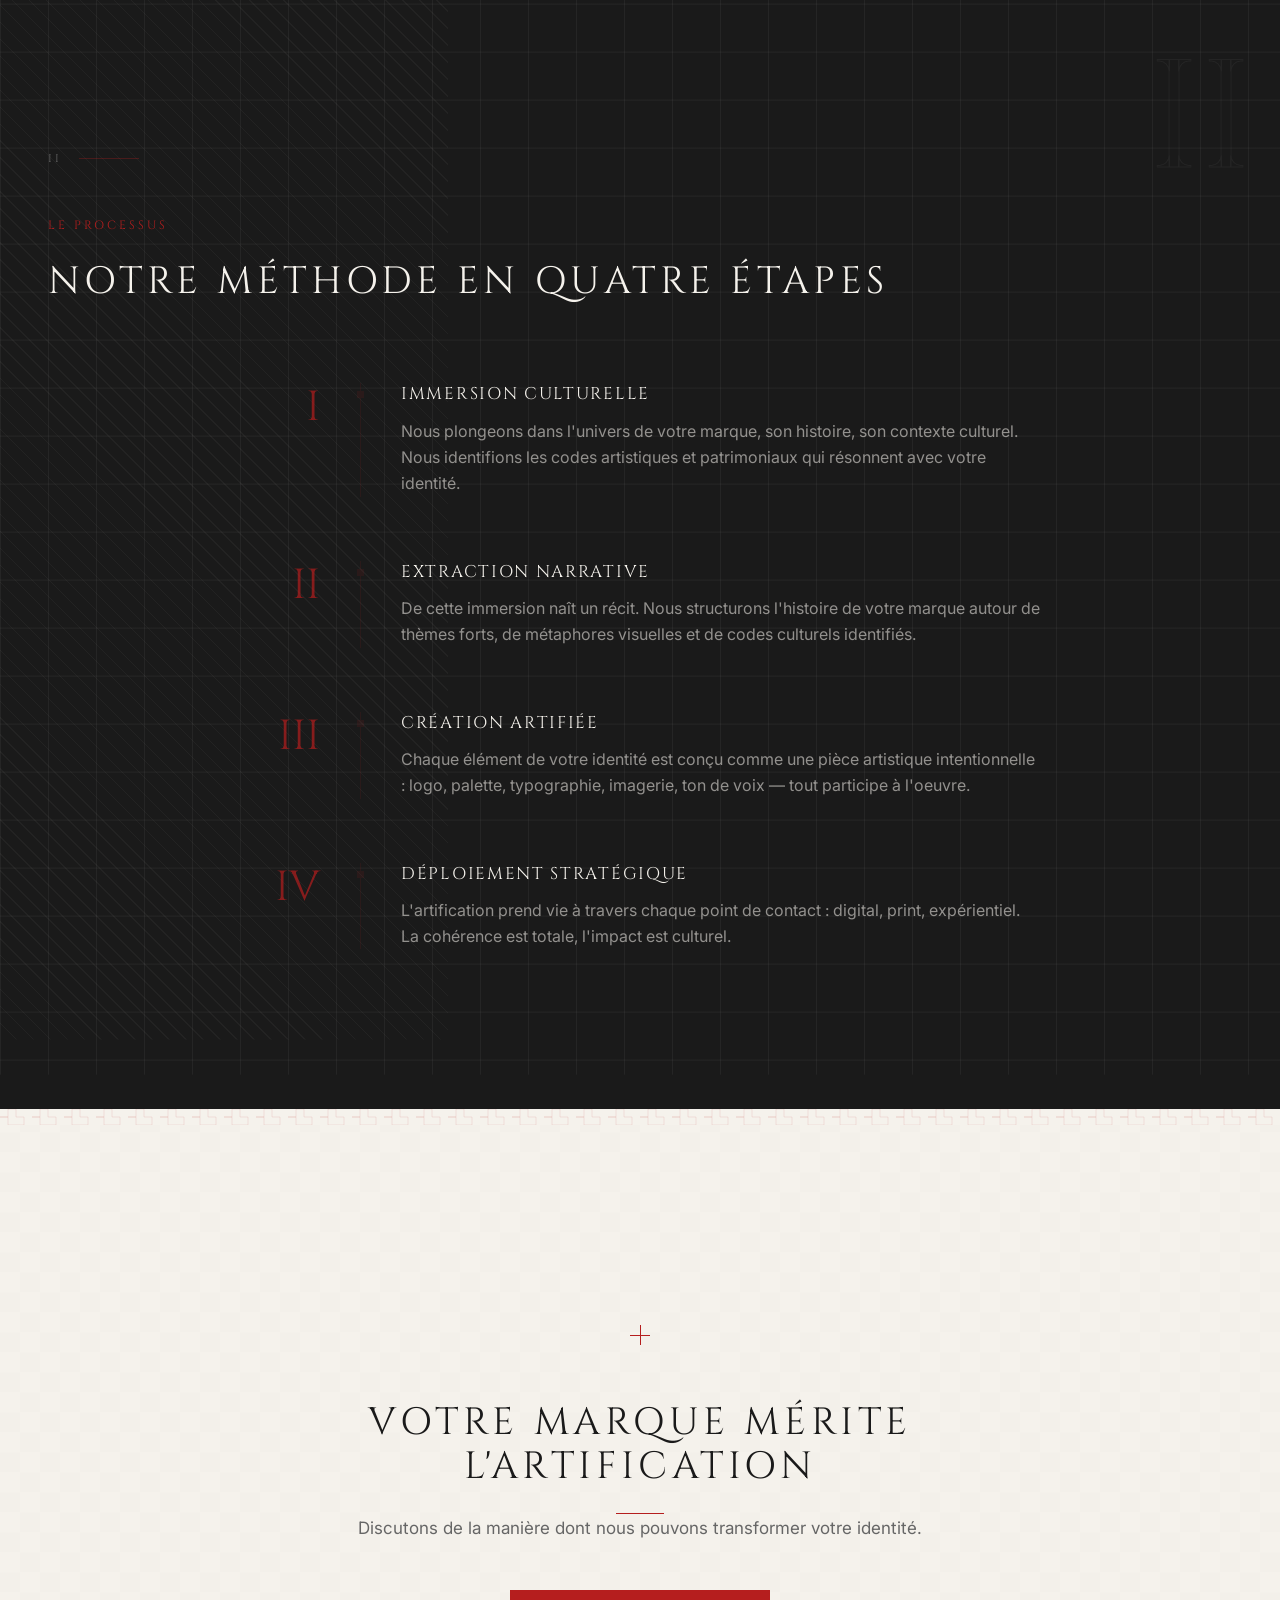
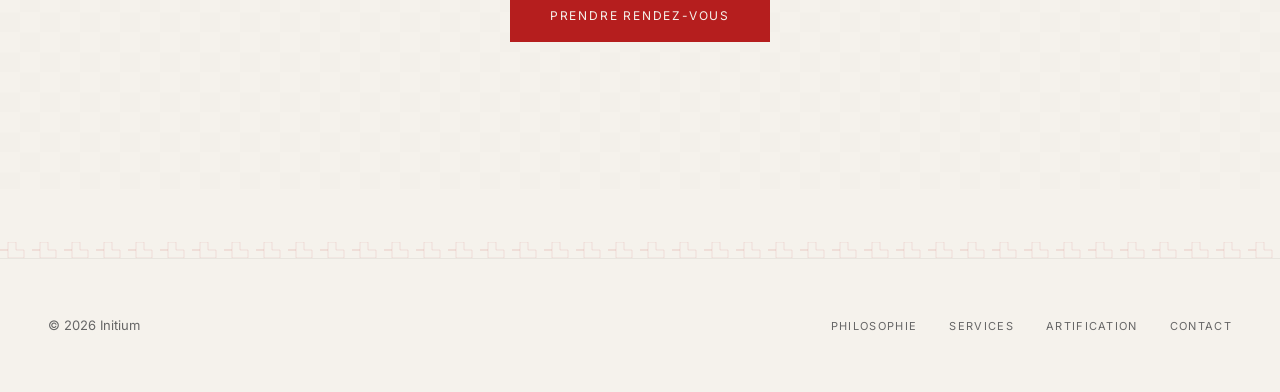
==== commit b5f7d7ea: "Intégration des illustrations Freepik sans fond - Venus selfie → hero index - Penseur laptop → secti" ====
--- a/artification.html
+++ b/artification.html
@@ -85,7 +85,7 @@
       </div>
       <div class="hero__figure">
         <div class="hero__figure-frame hero__figure-frame--offset pat-diag" style="opacity: 0.4;" data-parallax="0.03"></div>
-        <img src="https://images.unsplash.com/photo-1544531586-fde5298cdd40?w=500&q=85" alt="Figure classique" data-parallax="0.05">
+        <img src="img/muse-guitare.png" alt="Muse à la guitare — statue classique avec instrument" data-parallax="0.05">
       </div>
     </div>
   </section>
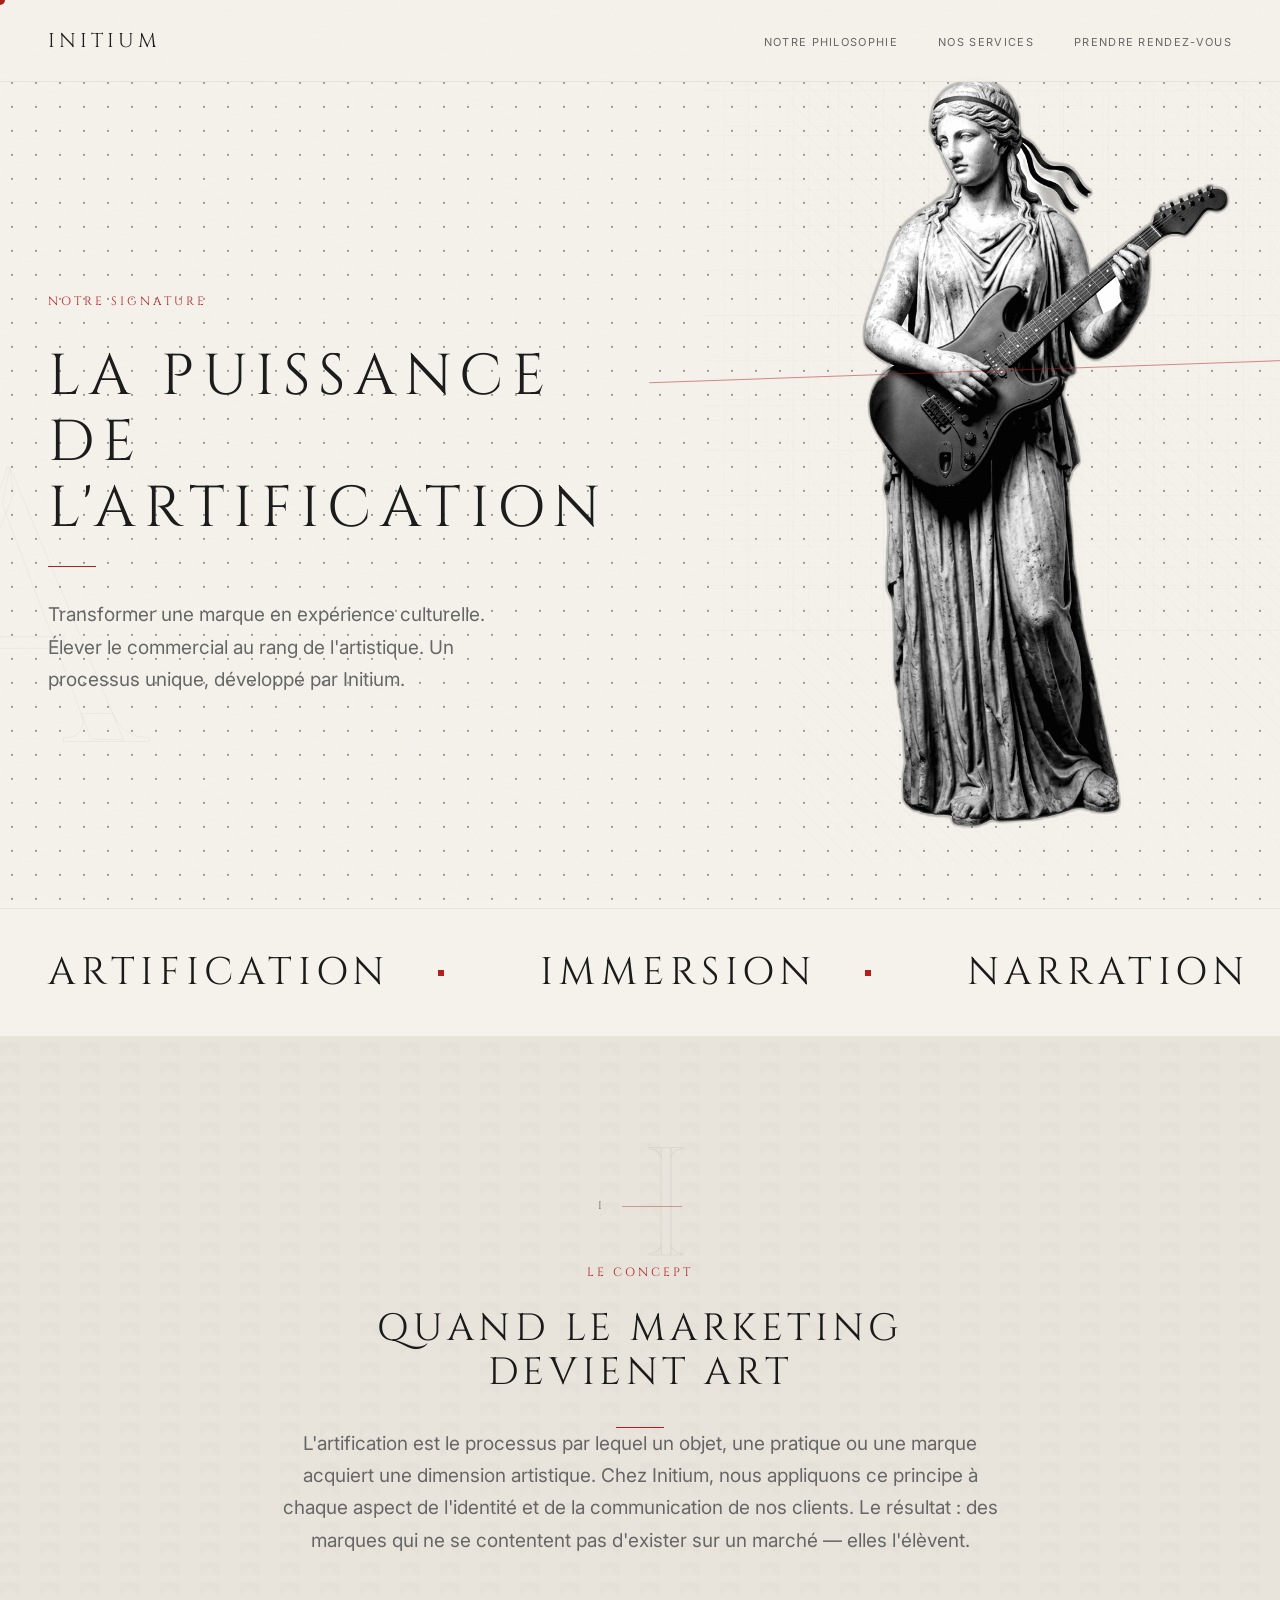
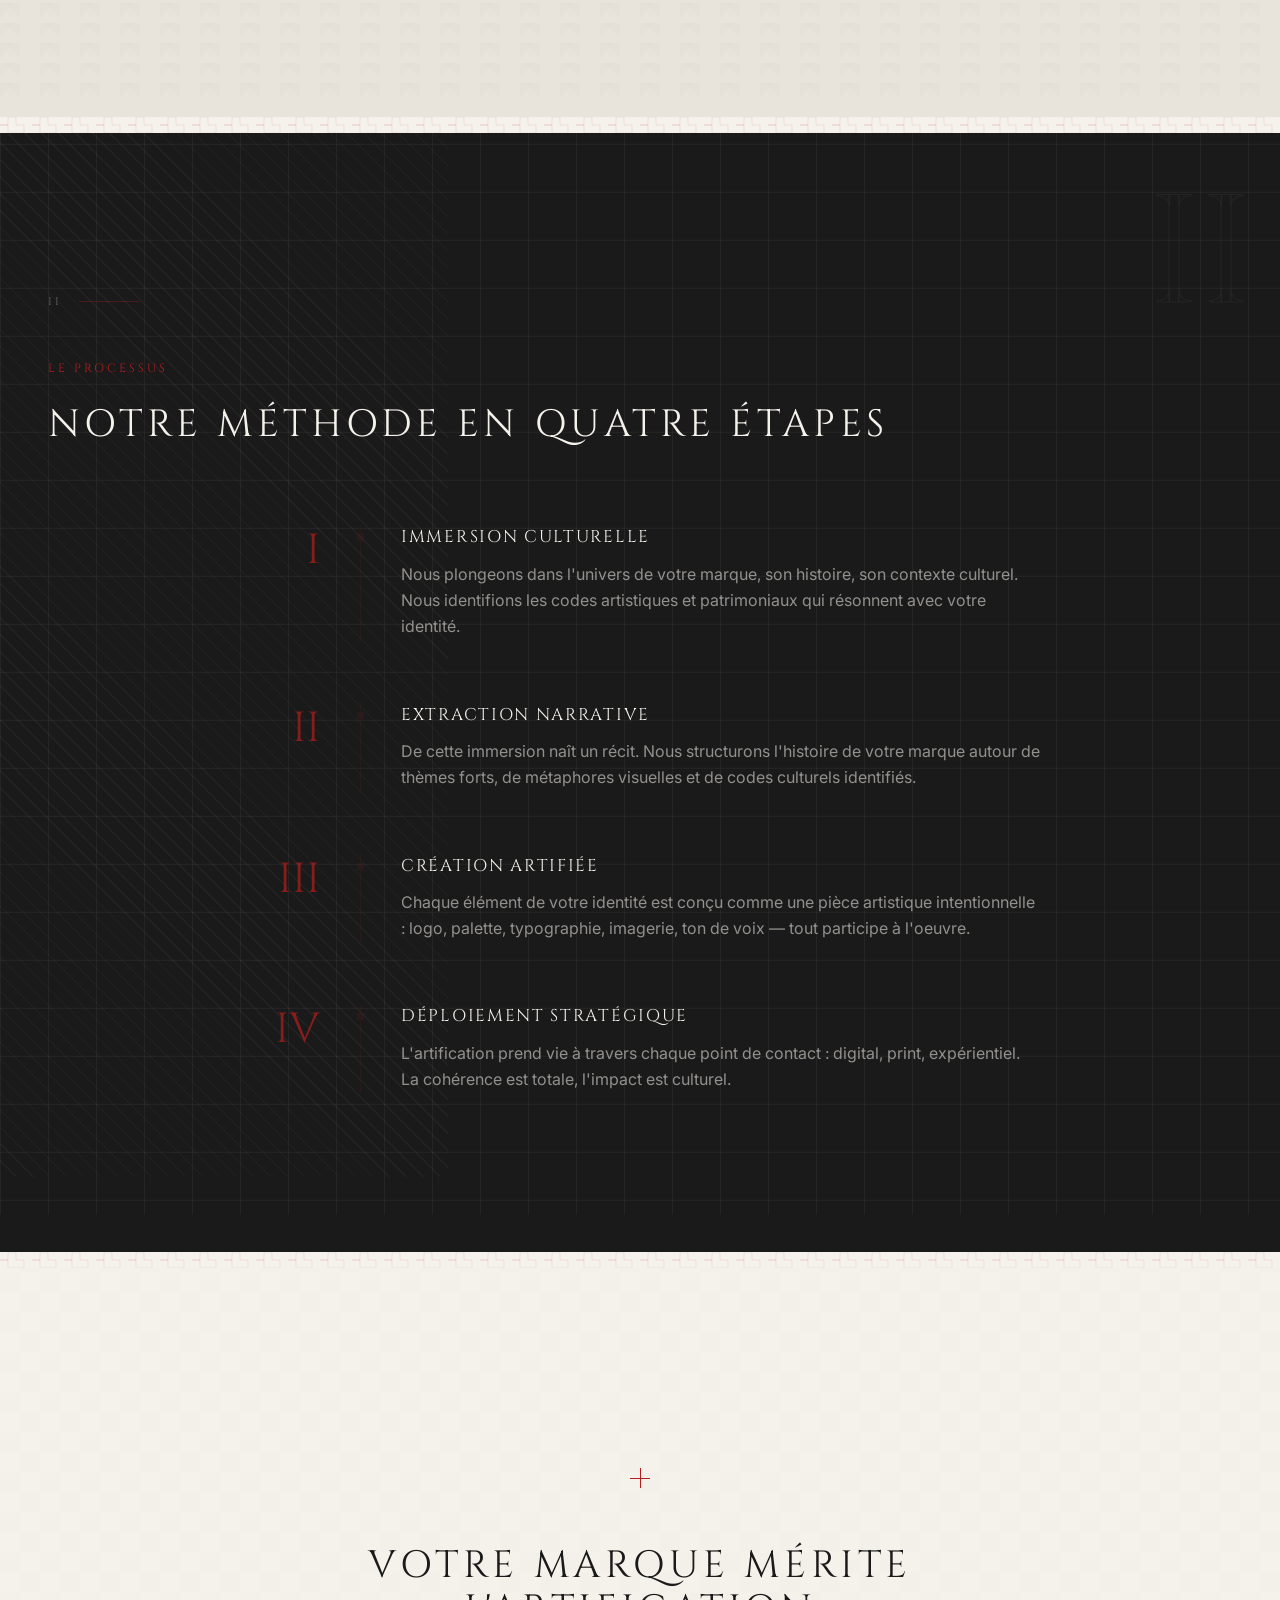
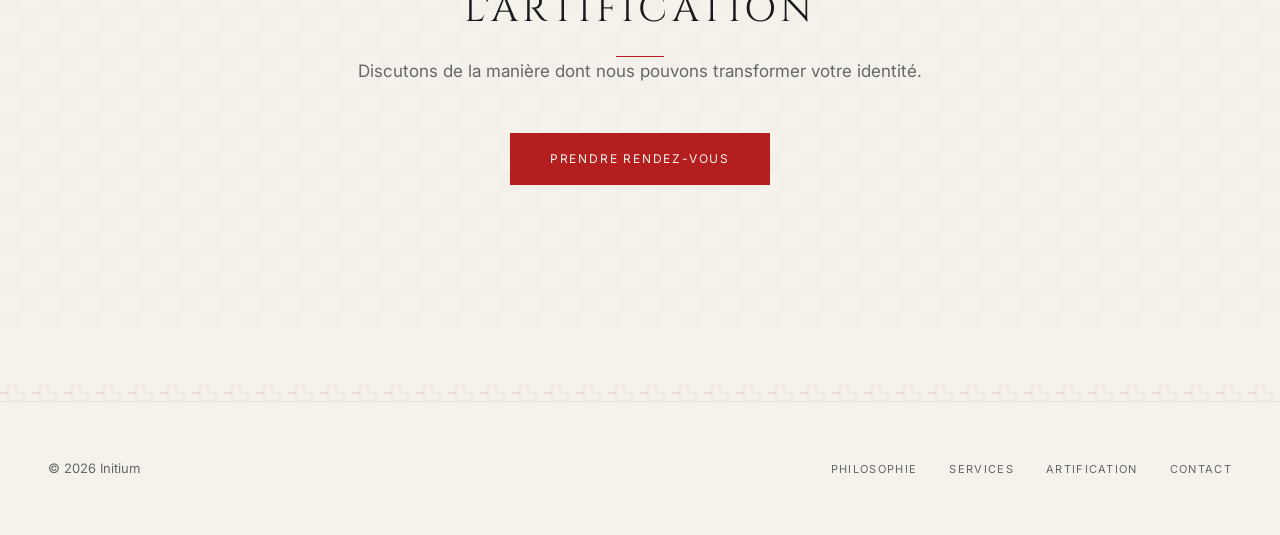
==== commit 4fb7ae55: "Figures agrandies, parallax différentiel, effets artsy - Figures 92vh hero / 85vh split (vs 70vh / 5" ====
--- a/artification.html
+++ b/artification.html
@@ -85,7 +85,7 @@
       </div>
       <div class="hero__figure">
         <div class="hero__figure-frame hero__figure-frame--offset pat-diag" style="opacity: 0.4;" data-parallax="0.03"></div>
-        <img src="img/muse-guitare.png" alt="Muse à la guitare — statue classique avec instrument" data-parallax="0.05">
+        <img src="img/muse-guitare.png" alt="Muse à la guitare — statue classique avec instrument" data-parallax="0.15" data-scale-scroll>
       </div>
     </div>
   </section>
@@ -210,7 +210,7 @@
     const parallaxEls = document.querySelectorAll('[data-parallax]');
     let ticking = false;
     window.addEventListener('scroll', () => {
-      if (!ticking) { requestAnimationFrame(() => { parallaxEls.forEach(el => { const speed = parseFloat(el.dataset.parallax); const rect = el.getBoundingClientRect(); const centerOffset = rect.top + rect.height / 2 - window.innerHeight / 2; el.style.transform = `translateY(${centerOffset * speed * -1}px)`; }); ticking = false; }); ticking = true; }
+      if (!ticking) { requestAnimationFrame(() => { parallaxEls.forEach(el => { const speed = parseFloat(el.dataset.parallax); const rect = el.getBoundingClientRect(); const centerOffset = rect.top + rect.height / 2 - window.innerHeight / 2; const ty = centerOffset * speed * -1; if (el.hasAttribute('data-scale-scroll')) { const p = Math.max(0, Math.min(1, 1 - rect.top / window.innerHeight)); const s = 0.92 + p * 0.12; el.style.transform = `translateY(${ty}px) scale(${s}) rotate(-2deg)`; } else { el.style.transform = `translateY(${ty}px)`; } }); ticking = false; }); ticking = true; }
     });
   </script>
 </body>
--- a/css/style.css
+++ b/css/style.css
@@ -308,7 +308,7 @@
   display: flex;
   align-items: center;
   position: relative;
-  overflow: hidden;
+  overflow: visible;
   background: var(--blanc-casse);
   padding-top: 80px;
 }
@@ -348,31 +348,50 @@
   position: relative;
   z-index: 1;
   display: flex;
-  align-items: center;
+  align-items: flex-end;
   justify-content: center;
-  min-height: 500px;
+  min-height: 600px;
+  overflow: visible;
 }
 
 .hero__figure img {
-  max-height: 70vh;
+  max-height: 92vh;
   width: auto;
-  max-width: 100%;
-  filter: grayscale(100%) contrast(1.2);
+  max-width: none;
+  filter: grayscale(100%) contrast(1.25);
   position: relative;
   z-index: 2;
+  transform: rotate(-2deg);
+  transform-origin: bottom center;
+  transition: transform 0.6s cubic-bezier(0.25, 0, 0, 1);
+}
+
+/* Ligne rouge traversante sur la figure */
+.hero__figure::after {
+  content: '';
+  position: absolute;
+  top: 35%;
+  left: -40px;
+  right: -40px;
+  height: 1px;
+  background: var(--rouge);
+  opacity: 0.5;
+  z-index: 3;
+  transform: rotate(-2deg);
 }
 
 /* Cadre pattern derrière la figure */
 .hero__figure-frame {
   position: absolute;
-  width: 80%;
-  height: 85%;
+  width: 90%;
+  height: 100%;
   z-index: 1;
+  mix-blend-mode: multiply;
 }
 /* Décalé en haut à droite */
 .hero__figure-frame--offset {
-  top: -20px;
-  right: -20px;
+  top: -40px;
+  right: -40px;
 }
 
 /* ===== MARQUEE / BANDEAU DÉFILANT ===== */
@@ -434,18 +453,35 @@
 
 .split__figure {
   position: relative;
-  min-height: 600px;
+  min-height: 700px;
   display: flex;
   align-items: center;
   justify-content: center;
-  overflow: hidden;
+  overflow: visible;
 }
 .split__figure img {
-  max-height: 500px;
+  max-height: 85vh;
   width: auto;
-  filter: grayscale(100%) contrast(1.2);
+  max-width: none;
+  filter: grayscale(100%) contrast(1.25);
   position: relative;
   z-index: 2;
+  transform: rotate(1.5deg);
+  transform-origin: center bottom;
+}
+
+/* Ligne rouge sur split figure */
+.split__figure::after {
+  content: '';
+  position: absolute;
+  top: 40%;
+  left: -20px;
+  right: -20px;
+  height: 1px;
+  background: var(--rouge);
+  opacity: 0.4;
+  z-index: 3;
+  transform: rotate(1.5deg);
 }
 
 /* ===== NUMÉRO DE SECTION GÉANT ===== */
@@ -643,9 +679,12 @@
 @media (max-width: 1024px) {
   .hero__inner { grid-template-columns: 1fr; gap: 48px; }
   .hero__figure { min-height: 400px; }
+  .hero__figure img { max-height: 70vh; }
   .hero__deco-letter { font-size: 200px; }
   .split { grid-template-columns: 1fr; }
   .split__text { padding: 64px 32px; }
+  .split__figure { min-height: 500px; }
+  .split__figure img { max-height: 65vh; }
   .cards-row { grid-template-columns: 1fr; }
 }
 
